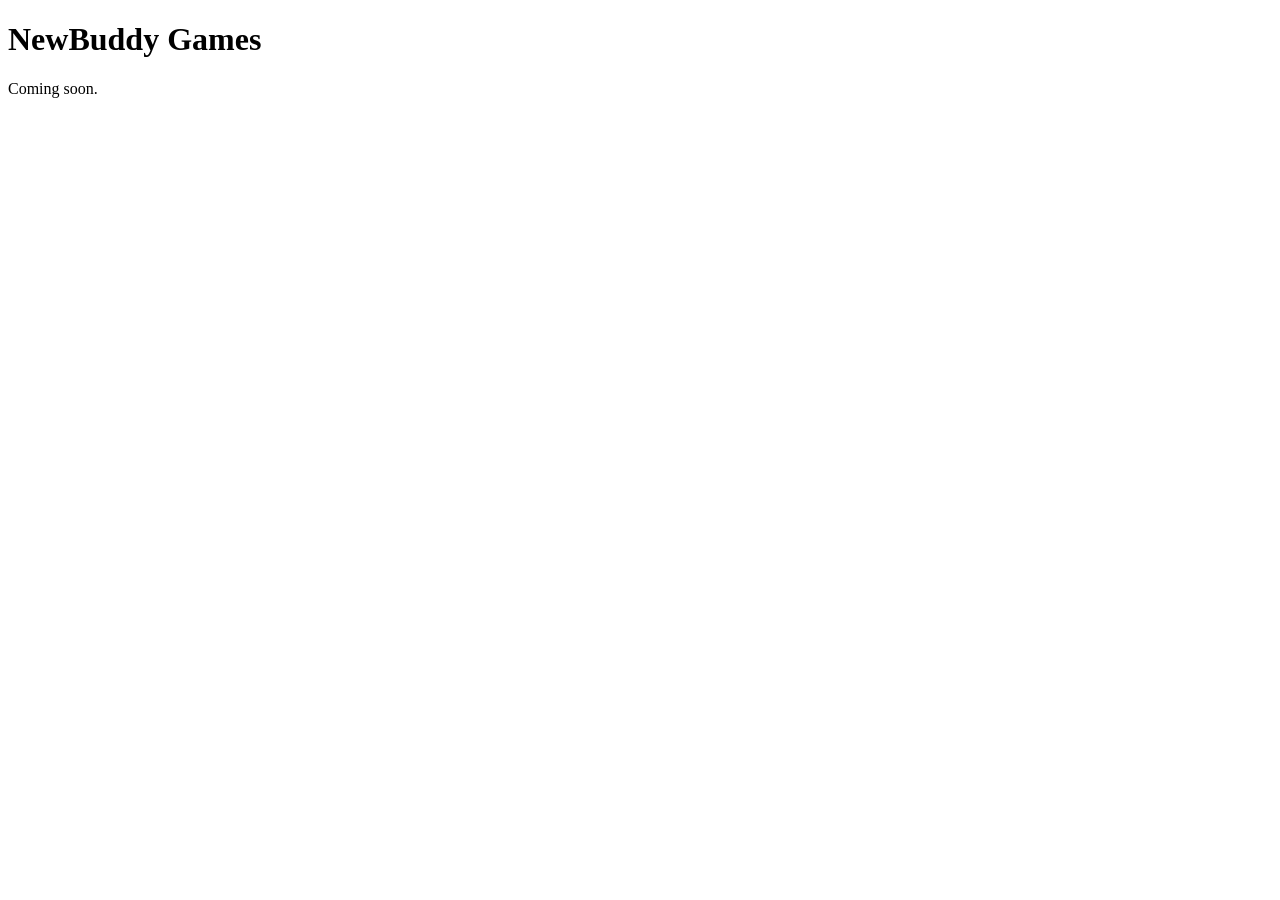
==== index.html @ 2af82c87 "Start newbuddygames.com" ====
<!doctype html>
<html lang="en">
<head>
<meta charset="utf-8">
<meta name="viewport" content="width=device-width, initial-scale=1">
<title>NewBuddy Games</title>
</head>
<body>
  <h1>NewBuddy Games</h1>
  <p>Coming soon.</p>
</body>
</html>
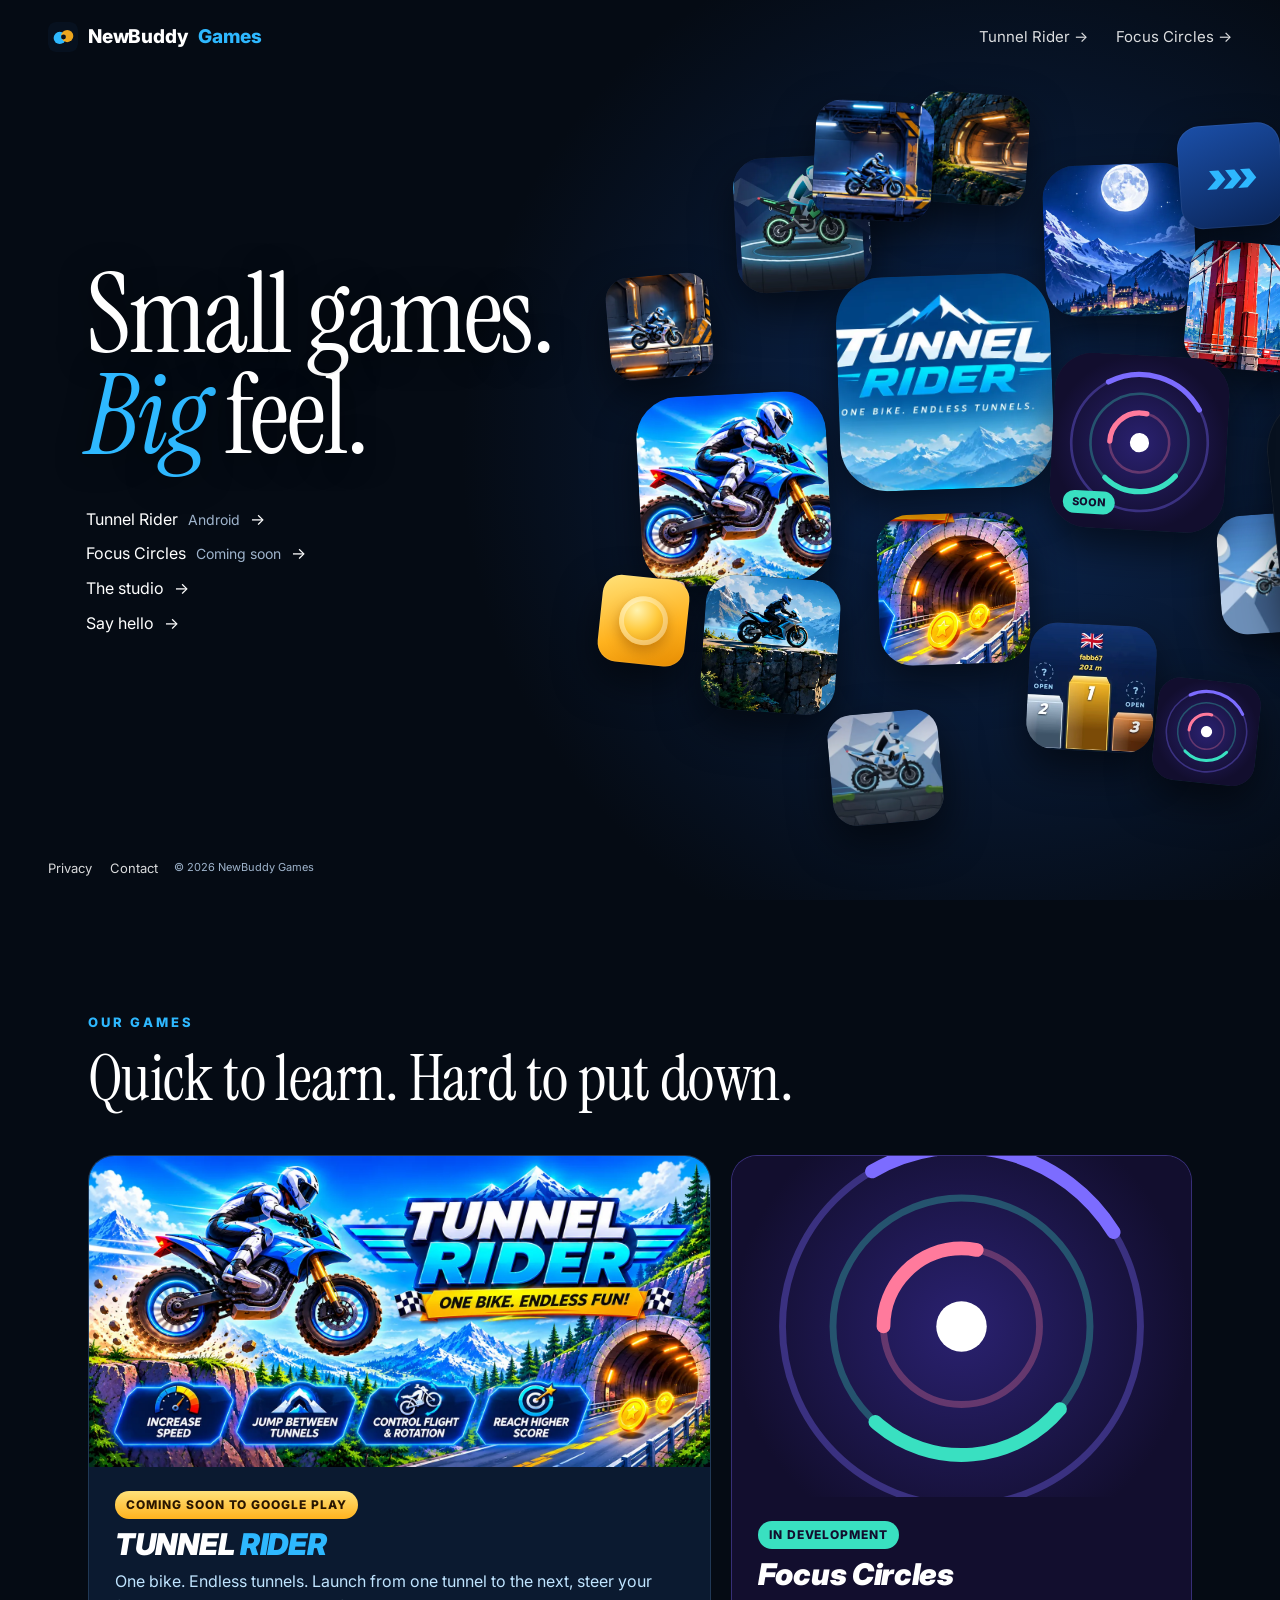
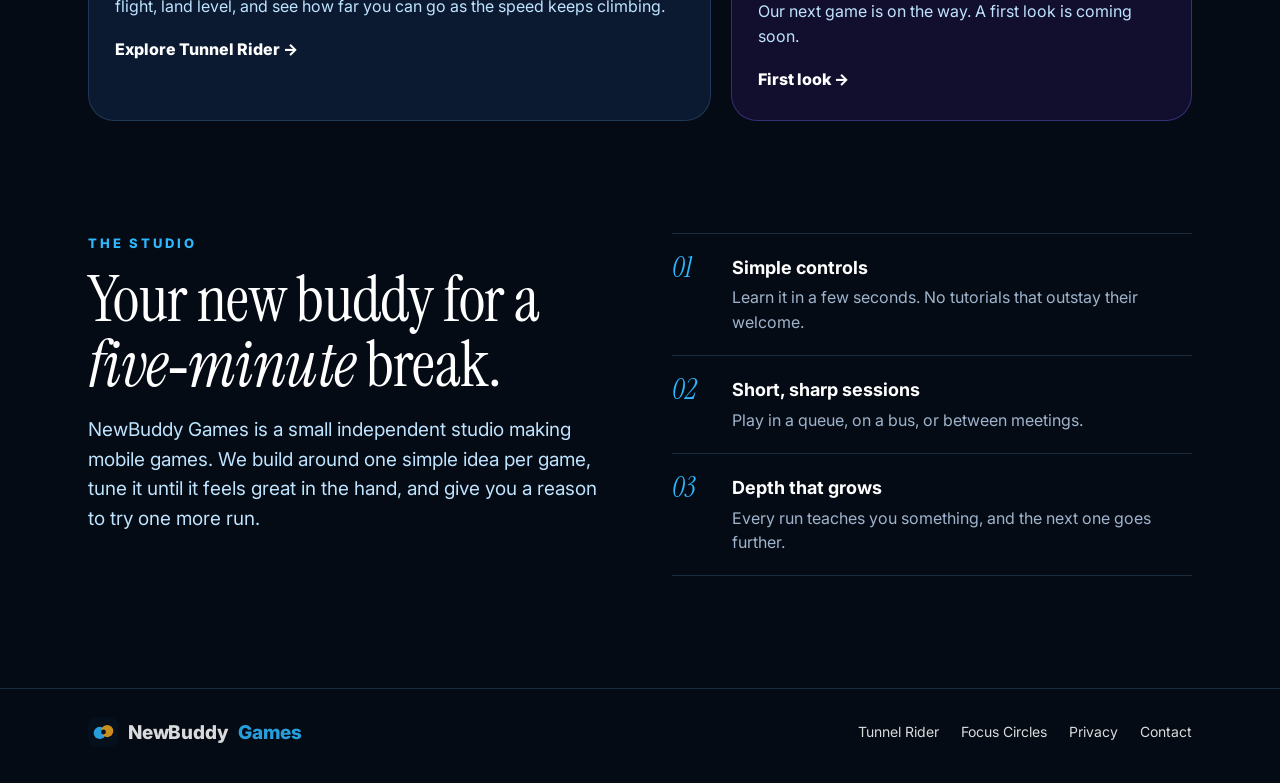
==== commit 1f336121: "Build NewBuddy Games studio site Studio home page with game art collage, a Tunnel Rider page and a F" ====
--- a/index.html
+++ b/index.html
@@ -1,12 +1,206 @@
 <!doctype html>
-<html lang="en">
+<html lang="en" class="no-js">
 <head>
 <meta charset="utf-8">
 <meta name="viewport" content="width=device-width, initial-scale=1">
-<title>NewBuddy Games</title>
+<title>NewBuddy Games: small games, big feel</title>
+<meta name="description" content="NewBuddy Games is an independent studio making mobile games. Home of Tunnel Rider, with Focus Circles coming soon.">
+<meta name="theme-color" content="#050B14">
+<link rel="canonical" href="https://newbuddygames.com/">
+<link rel="icon" href="/assets/mark.svg" type="image/svg+xml">
+<meta property="og:type" content="website">
+<meta property="og:site_name" content="NewBuddy Games">
+<meta property="og:title" content="NewBuddy Games">
+<meta property="og:description" content="Small games. Big feel. Home of Tunnel Rider.">
+<meta property="og:url" content="https://newbuddygames.com/">
+<meta property="og:image" content="https://newbuddygames.com/assets/tr/og.jpg">
+<meta name="twitter:card" content="summary_large_image">
+<link rel="preconnect" href="https://fonts.googleapis.com">
+<link rel="preconnect" href="https://fonts.gstatic.com" crossorigin>
+<link rel="stylesheet" href="https://fonts.googleapis.com/css2?family=Instrument+Serif:ital@0;1&family=Inter:ital,wght@0,400;0,600;0,800;1,800;1,900&display=swap">
+<link rel="stylesheet" href="/assets/site.css">
+<style>
+  /* ---------- hero ---------- */
+  .hero { position: relative; min-height: max(100vh, 680px); display: flex; align-items: center; overflow: hidden;
+          background: radial-gradient(60vw 60vw at 78% 50%, rgba(18, 62, 134, 0.55), transparent 70%), var(--bg); }
+  .hero-copy { position: relative; z-index: 5; padding: 120px var(--gutter) 120px calc(var(--gutter) + 3vw); max-width: 720px; }
+  .hero h1 { font-family: var(--serif); font-weight: 400; font-size: clamp(60px, 8.6vw, 132px); line-height: 0.92; letter-spacing: -0.02em; margin: 0 0 40px;
+             text-shadow: 0 4px 30px rgba(0, 0, 0, 0.6); }
+  .hero h1 em { color: var(--blue); }
+  .hero-foot { position: absolute; z-index: 6; left: var(--gutter); bottom: 22px; display: flex; flex-direction: row-reverse; align-items: center; gap: 16px; font-size: 13px; }
+  .hero-foot nav { display: flex; gap: 18px; }
+  .hero-foot a { text-decoration: none; opacity: 0.85; }
+  .hero-foot small { color: var(--muted); font-size: 11px; }
+
+  /* ---------- collage ---------- */
+  .collage { position: absolute; z-index: 1; top: 50%; right: -7vw; width: min(62vw, 100vh, 1040px); aspect-ratio: 1; transform: translateY(-50%); }
+  .collage .drift { position: absolute; inset: 0; animation: drift 14s ease-in-out infinite alternate; }
+  @keyframes drift { from { transform: translate(0, 0) rotate(0); } to { transform: translate(-1.2%, 1%) rotate(-1deg); } }
+  .tile { position: absolute; left: calc(var(--x) * 1%); top: calc(var(--y) * 1%); width: calc(var(--s) * 1%); aspect-ratio: 1;
+          border-radius: 22%; overflow: hidden; display: block; background: var(--panel);
+          box-shadow: 0 18px 40px rgba(0, 0, 0, 0.55), 0 0 0 1px rgba(255, 255, 255, 0.06) inset;
+          transform: rotate(calc(var(--r, 0) * 1deg)); transition: transform 0.35s cubic-bezier(.2,.8,.2,1.2), box-shadow 0.35s;
+          animation: pop 0.8s cubic-bezier(.2,.8,.2,1.15) backwards; animation-delay: calc(var(--d, 0) * 60ms + 150ms); }
+  .tile img { width: 100%; height: 100%; object-fit: cover; }
+  .tile:hover, .tile:focus-visible { transform: rotate(0) scale(1.08); z-index: 10; box-shadow: 0 24px 60px rgba(0, 0, 0, 0.7), 0 0 0 2px var(--blue); }
+  @keyframes pop { from { opacity: 0; transform: translateY(30px) scale(0.7) rotate(calc(var(--r, 0) * 1deg)); } to { opacity: 1; } }
+  .tile.coin { background: linear-gradient(160deg, #FFE27A, #FFB21E 60%, #E58A00); display: grid; place-items: center; }
+  .tile.coin::before { content: ""; width: 56%; aspect-ratio: 1; border-radius: 50%; background: radial-gradient(circle at 35% 30%, #FFF3B0, #FFC93C 45%, #D98200); box-shadow: 0 0 0 5px rgba(255,255,255,.35) inset, 0 6px 14px rgba(120,60,0,.4); }
+  .tile.chev { background: linear-gradient(160deg, #1B4FA8, #0A2456); display: grid; place-items: center; color: var(--blue); font: italic 900 clamp(20px, 3.4vw, 54px)/1 var(--sans); letter-spacing: -0.08em; }
+  .tile.mark { background: var(--navy); padding: 16%; }
+  .tile .tag { position: absolute; left: 8%; bottom: 8%; padding: 3px 9px; border-radius: 999px; font-size: clamp(9px, 0.85vw, 12px); font-weight: 800; letter-spacing: .08em; text-transform: uppercase;
+               color: #120E2E; background: #39E0C1; }
+
+  @media (max-width: 900px) {
+    .hero { flex-direction: column; align-items: stretch; min-height: 0; padding-bottom: 70px; }
+    .hero-copy { padding: 104px var(--gutter) 8px; }
+    .collage { position: relative; top: auto; right: auto; transform: none; width: 132vw; margin: 8px 0 0 -10vw; }
+    .hero { padding-bottom: 28px !important; }
+    .hero-foot { position: relative; left: auto; bottom: auto; justify-content: flex-end; padding: 16px var(--gutter) 0; }
+  }
+
+  /* ---------- games ---------- */
+  .games-grid { display: grid; grid-template-columns: 1.35fr 1fr; gap: 20px; margin-top: 44px; }
+  @media (max-width: 860px) { .games-grid { grid-template-columns: 1fr; } }
+  .game-card { position: relative; display: flex; flex-direction: column; border-radius: 26px; overflow: hidden; text-decoration: none; background: var(--panel);
+               border: 1px solid var(--line); transition: transform 0.3s, border-color 0.3s; }
+  .game-card:hover { transform: translateY(-4px); border-color: rgba(46, 184, 255, 0.6); }
+  .game-card .art { aspect-ratio: 2 / 1; overflow: hidden; }
+  .game-card .art img { width: 100%; height: 100%; object-fit: cover; transition: transform 0.6s; }
+  .game-card:hover .art img { transform: scale(1.04); }
+  .game-card .body { padding: 24px 26px 28px; display: grid; gap: 10px; flex: 1; align-content: start; }
+  .game-card h3 { margin: 0; font-size: 30px; line-height: 1; font-weight: 900; font-style: italic; letter-spacing: -0.01em; }
+  .game-card p { margin: 0; color: var(--blue-soft); }
+  .game-card .go { margin-top: 8px; font-weight: 800; }
+  .badge { justify-self: start; padding: 5px 11px; border-radius: 999px; font-size: 12px; font-weight: 800; letter-spacing: .08em; text-transform: uppercase; }
+  .badge.gold { color: #2A1600; background: linear-gradient(180deg, var(--gold-hi), var(--gold)); }
+  .badge.mint { color: #120E2E; background: #39E0C1; }
+  .tr-title span { color: var(--blue); }
+  .fc-card { background: #120E2E; border-color: rgba(124, 108, 255, 0.35); }
+  .fc-card:hover { border-color: #7C6CFF; }
+  .fc-card .art { aspect-ratio: auto; height: 100%; min-height: 220px; max-height: 330px; }
+  @media (min-width: 861px) { .fc-card .art { aspect-ratio: 1.35 / 1; max-height: none; height: auto; } }
+
+  /* ---------- studio ---------- */
+  .studio { display: grid; grid-template-columns: 1fr 1fr; gap: 40px 64px; align-items: start; }
+  @media (max-width: 860px) { .studio { grid-template-columns: 1fr; } }
+  .principles { list-style: none; margin: 0; padding: 0; display: grid; gap: 0; }
+  .principles li { padding: 20px 0; border-top: 1px solid var(--line); display: grid; grid-template-columns: 48px 1fr; gap: 4px 12px; }
+  .principles li:last-child { border-bottom: 1px solid var(--line); }
+  .principles b { font-size: 18px; }
+  .principles span { grid-column: 2; color: var(--muted); }
+  .principles i { font-family: var(--serif); font-size: 28px; color: var(--blue); font-style: italic; line-height: 1; grid-row: span 2; }
+</style>
 </head>
 <body>
-  <h1>NewBuddy Games</h1>
-  <p>Coming soon.</p>
+
+<header class="site-header">
+  <a class="brand" href="/"><img src="/assets/mark.svg" alt="" width="30" height="30">NewBuddy<b>Games</b></a>
+  <nav class="nav" aria-label="Main">
+    <a href="/tunnel-rider/">Tunnel Rider</a>
+    <a class="hide-sm" href="/focus-circles/">Focus Circles</a>
+  </nav>
+</header>
+
+<main>
+  <section class="hero" style="padding:0">
+    <div class="hero-copy">
+      <h1>Small games.<br><em>Big</em> feel.</h1>
+      <ul class="arrow-list">
+        <li><a href="/tunnel-rider/">Tunnel Rider <span>Android</span></a></li>
+        <li><a href="/focus-circles/">Focus Circles <span>Coming soon</span></a></li>
+        <li><a href="#studio">The studio</a></li>
+        <li><a href="mailto:faisalabb67@gmail.com">Say hello</a></li>
+      </ul>
+    </div>
+
+    <div class="collage" aria-label="Game art">
+      <div class="drift">
+        <a class="tile" tabindex="-1" aria-hidden="true" href="/tunnel-rider/" style="--x:43;--y:5;--s:14;--r:4;--d:15"><img src="/assets/tiles/gate.webp" alt="" width="480" height="480"></a>
+        <a class="tile" tabindex="-1" aria-hidden="true" href="/tunnel-rider/" style="--x:4;--y:28;--s:13;--r:-5;--d:12"><img src="/assets/tiles/city-rider.webp" alt="" width="480" height="480"></a>
+        <a class="tile" tabindex="-1" aria-hidden="true" href="/tunnel-rider/" style="--x:20;--y:13;--s:17;--r:-3;--d:6"><img src="/assets/tiles/garage.webp" alt="" width="480" height="480"></a>
+        <a class="tile" tabindex="-1" aria-hidden="true" href="/tunnel-rider/" style="--x:30;--y:6;--s:15;--r:3;--d:9"><img src="/assets/tiles/night-rider.webp" alt="" width="480" height="480"></a>
+        <a class="tile" tabindex="-1" aria-hidden="true" href="/tunnel-rider/" style="--x:59;--y:14;--s:19;--r:-2;--d:4"><img src="/assets/tiles/moon.webp" alt="" width="480" height="480"></a>
+        <a class="tile" tabindex="-1" aria-hidden="true" href="/tunnel-rider/" style="--x:77;--y:24;--s:16;--r:5;--d:8"><img src="/assets/tiles/bridge.webp" alt="" width="480" height="480"></a>
+        <span class="tile chev" aria-hidden="true" style="--x:76;--y:9;--s:13;--r:-4;--d:13">&rsaquo;&rsaquo;&rsaquo;</span>
+        <a class="tile" tabindex="-1" aria-hidden="true" href="/tunnel-rider/" style="--x:8;--y:43;--s:24;--r:-3;--d:2"><img src="/assets/tiles/rider.webp" alt="" width="480" height="480"></a>
+        <a class="tile" tabindex="-1" aria-hidden="true" href="/tunnel-rider/" style="--x:16;--y:66;--s:17;--r:4;--d:10"><img src="/assets/tiles/cliff.webp" alt="" width="480" height="480"></a>
+        <a class="tile" tabindex="-1" aria-hidden="true" href="/tunnel-rider/" style="--x:38;--y:58;--s:19;--r:-2;--d:5"><img src="/assets/tiles/tunnel.webp" alt="" width="480" height="480"></a>
+        <span class="tile coin" aria-hidden="true" style="--x:3;--y:66;--s:11;--r:6;--d:16"></span>
+        <a class="tile" tabindex="-1" aria-hidden="true" href="/tunnel-rider/" style="--x:57;--y:72;--s:16;--r:3;--d:11"><img src="/assets/tiles/podium.webp" alt="" width="480" height="480"></a>
+        <a class="tile" tabindex="-1" aria-hidden="true" href="/tunnel-rider/" style="--x:81;--y:58;--s:15;--r:-4;--d:7"><img src="/assets/tiles/jump.webp" alt="" width="480" height="480"></a>
+        <a class="tile" tabindex="-1" aria-hidden="true" href="/tunnel-rider/" style="--x:32;--y:83;--s:14;--r:-5;--d:14"><img src="/assets/tiles/menu-rider.webp" alt="" width="480" height="480"></a>
+        <a class="tile" tabindex="-1" aria-hidden="true" href="/focus-circles/" style="--x:73;--y:79;--s:13;--r:6;--d:17"><img src="/assets/focus-rings.svg" alt="" width="200" height="200"></a>
+        <span class="tile mark" aria-hidden="true" style="--x:88;--y:42;--s:12;--r:-6;--d:18"><img src="/assets/mark.svg" alt="" width="64" height="64"></span>
+        <a class="tile" href="/tunnel-rider/" aria-label="Tunnel Rider" style="--x:33;--y:28;--s:27;--r:-2;--d:0"><img src="/assets/tiles/logo.webp" alt="" width="480" height="480"></a>
+        <a class="tile" href="/focus-circles/" aria-label="Focus Circles, coming soon" style="--x:60;--y:38;--s:22;--r:3;--d:3"><img src="/assets/focus-rings.svg" alt="" width="200" height="200"><span class="tag">Soon</span></a>
+      </div>
+    </div>
+
+    <div class="hero-foot">
+      <small>&copy; <span id="year">2026</span> NewBuddy Games</small>
+      <nav aria-label="Legal">
+        <a href="https://newbuddy.github.io/privacy/">Privacy</a>
+        <a href="mailto:faisalabb67@gmail.com">Contact</a>
+      </nav>
+    </div>
+  </section>
+
+  <section id="games">
+    <div class="wrap">
+      <p class="eyebrow reveal">Our games</p>
+      <h2 class="serif reveal">Quick to learn. Hard to put down.</h2>
+      <div class="games-grid">
+        <a class="game-card reveal" href="/tunnel-rider/">
+          <div class="art"><img src="/assets/tr/key-art.webp" alt="Tunnel Rider key art: a rider on a blue dirt bike jumping off a cliff toward a mountain tunnel" width="1600" height="800" loading="lazy"></div>
+          <div class="body">
+            <span class="badge gold">Coming soon to Google Play</span>
+            <h3 class="tr-title">TUNNEL <span>RIDER</span></h3>
+            <p>One bike. Endless tunnels. Launch from one tunnel to the next, steer your flight, land level, and see how far you can go as the speed keeps climbing.</p>
+            <span class="go">Explore Tunnel Rider &rarr;</span>
+          </div>
+        </a>
+        <a class="game-card fc-card reveal" href="/focus-circles/">
+          <div class="art"><img src="/assets/focus-rings.svg" alt="Focus Circles teaser art: three glowing concentric rings" width="200" height="200" loading="lazy"></div>
+          <div class="body">
+            <span class="badge mint">In development</span>
+            <h3>Focus Circles</h3>
+            <p>Our next game is on the way. A first look is coming soon.</p>
+            <span class="go">First look &rarr;</span>
+          </div>
+        </a>
+      </div>
+    </div>
+  </section>
+
+  <section id="studio" style="padding-top:0">
+    <div class="wrap studio">
+      <div class="reveal">
+        <p class="eyebrow">The studio</p>
+        <h2 class="serif">Your new buddy for a <em>five‑minute</em> break.</h2>
+        <p class="lede">NewBuddy Games is a small independent studio making mobile games. We build around one simple idea per game, tune it until it feels great in the hand, and give you a reason to try one more run.</p>
+      </div>
+      <ul class="principles reveal">
+        <li><i>01</i><b>Simple controls</b><span>Learn it in a few seconds. No tutorials that outstay their welcome.</span></li>
+        <li><i>02</i><b>Short, sharp sessions</b><span>Play in a queue, on a bus, or between meetings.</span></li>
+        <li><i>03</i><b>Depth that grows</b><span>Every run teaches you something, and the next one goes further.</span></li>
+      </ul>
+    </div>
+  </section>
+</main>
+
+<footer class="site-footer">
+  <div class="wrap">
+    <a class="brand" href="/"><img src="/assets/mark.svg" alt="" width="30" height="30">NewBuddy<b>Games</b></a>
+    <nav aria-label="Footer">
+      <a href="/tunnel-rider/">Tunnel Rider</a>
+      <a href="/focus-circles/">Focus Circles</a>
+      <a href="https://newbuddy.github.io/privacy/">Privacy</a>
+      <a href="mailto:faisalabb67@gmail.com">Contact</a>
+    </nav>
+  </div>
+</footer>
+
+<script src="/assets/site.js"></script>
 </body>
 </html>
--- a/assets/site.css
+++ b/assets/site.css
@@ -0,0 +1,92 @@
+/* NewBuddy Games — shared styles */
+:root {
+  --bg: #050B14;
+  --navy: #07111F;
+  --panel: #0B1A30;
+  --deep: #123E86;
+  --blue: #2EB8FF;
+  --blue-soft: #BFE4FF;
+  --gold: #FFB21E;
+  --gold-hi: #FFE27A;
+  --ink: #FFFFFF;
+  --muted: #9FB4CC;
+  --line: rgba(127, 196, 255, 0.18);
+  --serif: "Instrument Serif", Georgia, "Times New Roman", serif;
+  --sans: "Inter", system-ui, -apple-system, "Segoe UI", Roboto, sans-serif;
+  --gutter: clamp(16px, 4vw, 48px);
+  color-scheme: dark;
+}
+* { box-sizing: border-box; }
+html { -webkit-text-size-adjust: 100%; }
+body {
+  margin: 0; background: var(--bg); color: var(--ink);
+  font-family: var(--sans); font-size: 16px; line-height: 1.55;
+  -webkit-font-smoothing: antialiased; overflow-x: hidden;
+}
+img { display: block; max-width: 100%; height: auto; }
+a { color: inherit; }
+:focus-visible { outline: 2px solid var(--blue); outline-offset: 3px; border-radius: 6px; }
+
+/* ---------- header ---------- */
+.site-header {
+  position: absolute; inset: 0 0 auto 0; z-index: 20;
+  display: flex; align-items: center; justify-content: space-between; gap: 16px;
+  padding: 22px var(--gutter);
+}
+.site-header.solid { position: sticky; top: 0; background: rgba(5, 11, 20, 0.82); backdrop-filter: blur(12px); -webkit-backdrop-filter: blur(12px); border-bottom: 1px solid var(--line); padding-block: 14px; }
+.brand { display: inline-flex; align-items: center; gap: 10px; font-weight: 800; font-size: 19px; letter-spacing: -0.01em; text-decoration: none; white-space: nowrap; }
+.brand img { width: 30px; height: 30px; border-radius: 8px; }
+.brand b { color: var(--blue); font-weight: 800; }
+.nav { display: flex; gap: clamp(14px, 2.5vw, 28px); font-size: 15px; }
+.nav a { text-decoration: none; opacity: 0.86; white-space: nowrap; }
+.nav a:hover { opacity: 1; }
+.nav a::after { content: " →"; }
+@media (max-width: 560px) { .nav .hide-sm { display: none; } }
+
+/* ---------- arrow link list (Frosty-style) ---------- */
+.arrow-list { list-style: none; margin: 0; padding: 0; display: grid; gap: 10px; font-size: 16px; }
+.arrow-list a { text-decoration: none; display: inline-flex; gap: 10px; align-items: baseline; }
+.arrow-list a span { color: var(--muted); font-size: 14px; }
+.arrow-list a::after { content: "→"; transition: transform 0.2s; }
+.arrow-list a:hover::after { transform: translateX(4px); }
+.arrow-list a:hover { color: var(--blue-soft); }
+
+/* ---------- buttons ---------- */
+.btn {
+  display: inline-flex; align-items: center; gap: 10px; padding: 14px 22px; border-radius: 14px;
+  font-weight: 900; font-style: italic; font-size: 17px; text-decoration: none; letter-spacing: 0.01em;
+  color: #2A1600; background: linear-gradient(180deg, var(--gold-hi), var(--gold));
+  box-shadow: 0 0 22px rgba(255, 178, 30, 0.45); border: 0;
+}
+.btn.ghost { color: var(--ink); background: rgba(10, 40, 96, 0.6); border: 1.5px solid rgba(92, 203, 255, 0.7); box-shadow: none; }
+.btn small { font-weight: 600; font-style: normal; font-size: 13px; opacity: 0.75; }
+
+/* ---------- sections ---------- */
+.wrap { width: 100%; max-width: 1200px; margin: 0 auto; padding: 0 var(--gutter); }
+section { padding: clamp(56px, 9vw, 112px) 0; }
+.eyebrow { font-size: 13px; font-weight: 800; letter-spacing: 0.22em; text-transform: uppercase; color: var(--blue); margin: 0 0 14px; }
+.serif { font-family: var(--serif); font-weight: 400; letter-spacing: -0.01em; }
+h2.serif { font-size: clamp(36px, 5.5vw, 64px); line-height: 1.02; margin: 0 0 18px; }
+.lede { font-size: clamp(17px, 1.6vw, 19px); color: var(--blue-soft); max-width: 60ch; margin: 0; }
+
+/* ---------- footer ---------- */
+.site-footer { border-top: 1px solid var(--line); padding: 28px 0 36px; font-size: 14px; color: var(--muted); }
+.site-footer .wrap { display: flex; flex-wrap: wrap; justify-content: space-between; gap: 16px 32px; align-items: center; }
+.site-footer nav { display: flex; flex-wrap: wrap; gap: 8px 22px; }
+.site-footer a { text-decoration: none; color: var(--ink); opacity: 0.85; }
+.site-footer a:hover { opacity: 1; }
+.site-footer small { font-size: 12px; }
+
+/* ---------- reveal on scroll ---------- */
+.reveal { opacity: 0; transform: translateY(18px); transition: opacity 0.7s ease, transform 0.7s ease; }
+.reveal.in { opacity: 1; transform: none; }
+.no-js .reveal { opacity: 1; transform: none; }
+@media (prefers-reduced-motion: reduce) {
+  *, *::before, *::after { animation: none !important; transition: none !important; }
+  .reveal { opacity: 1; transform: none; }
+}
+@media (max-width: 420px) {
+  .brand { font-size: 16px; gap: 8px; }
+  .brand img { width: 26px; height: 26px; }
+  .nav { font-size: 14px; }
+}
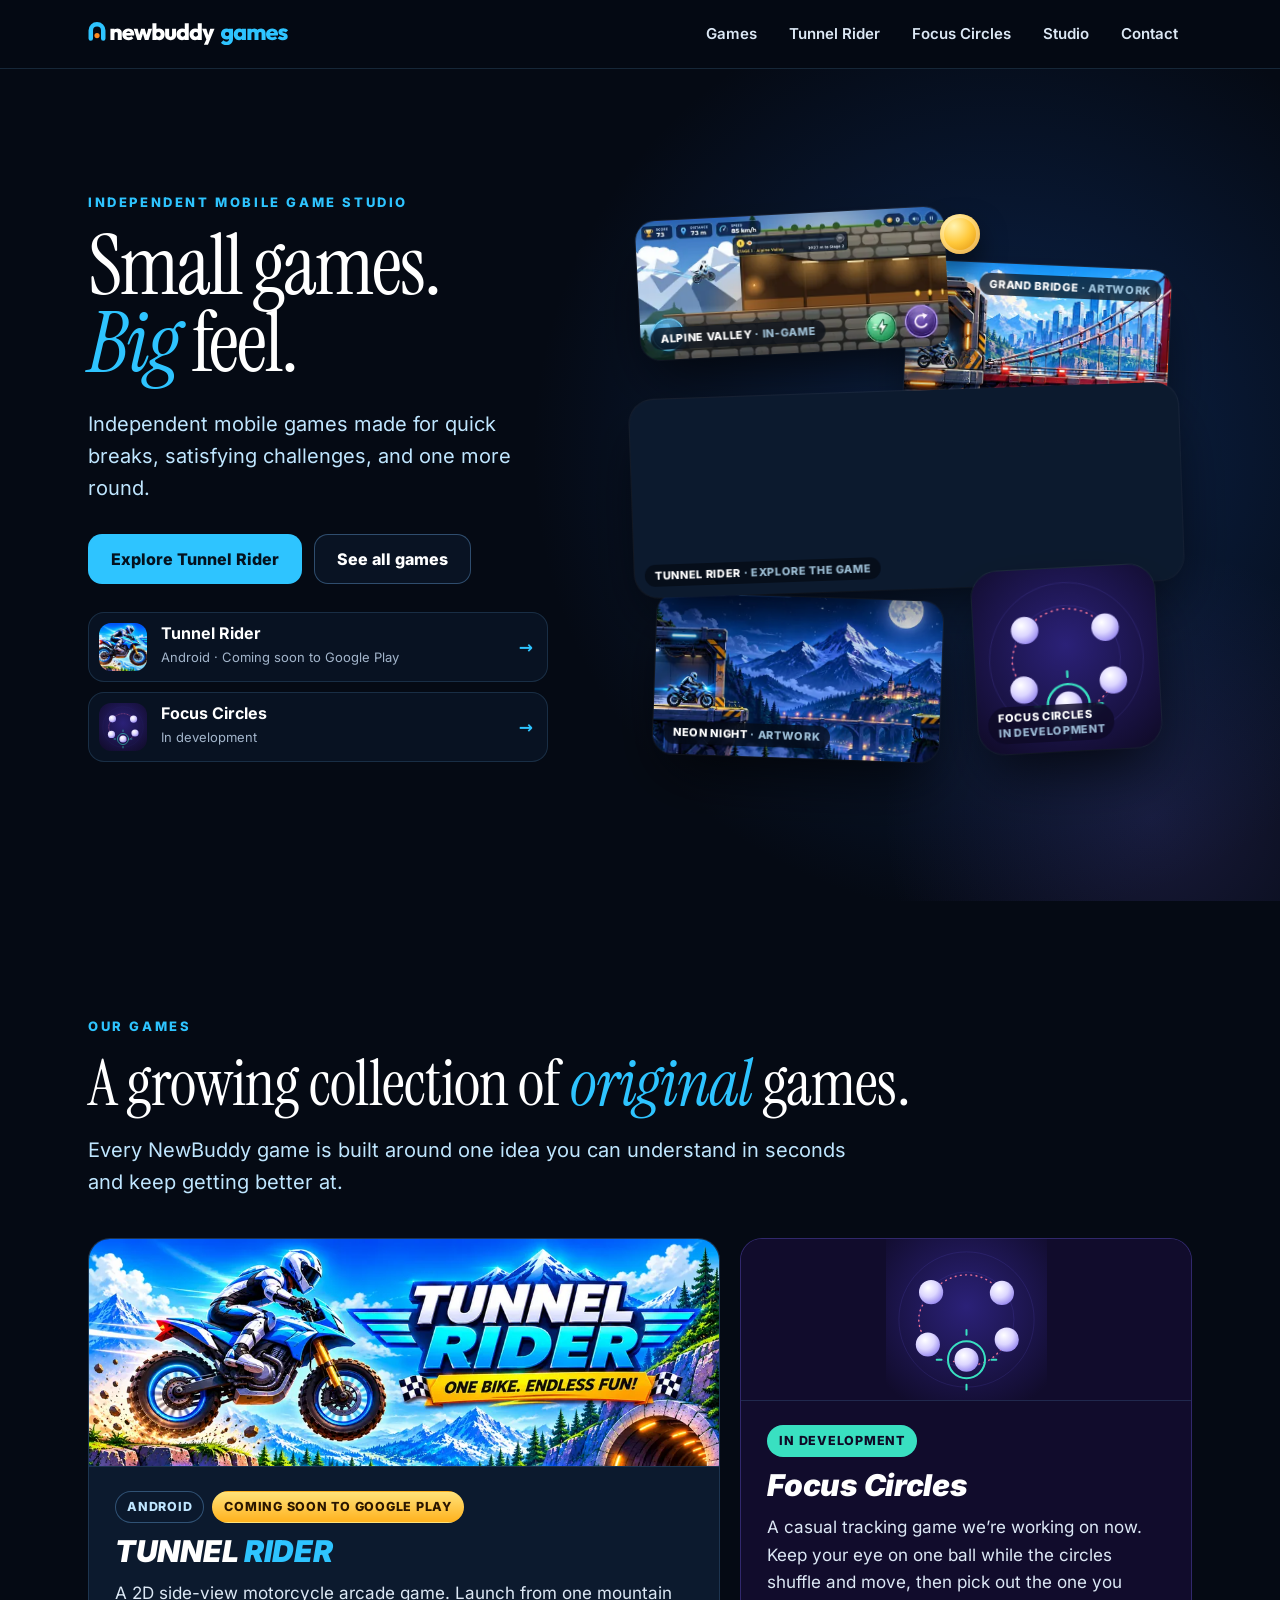
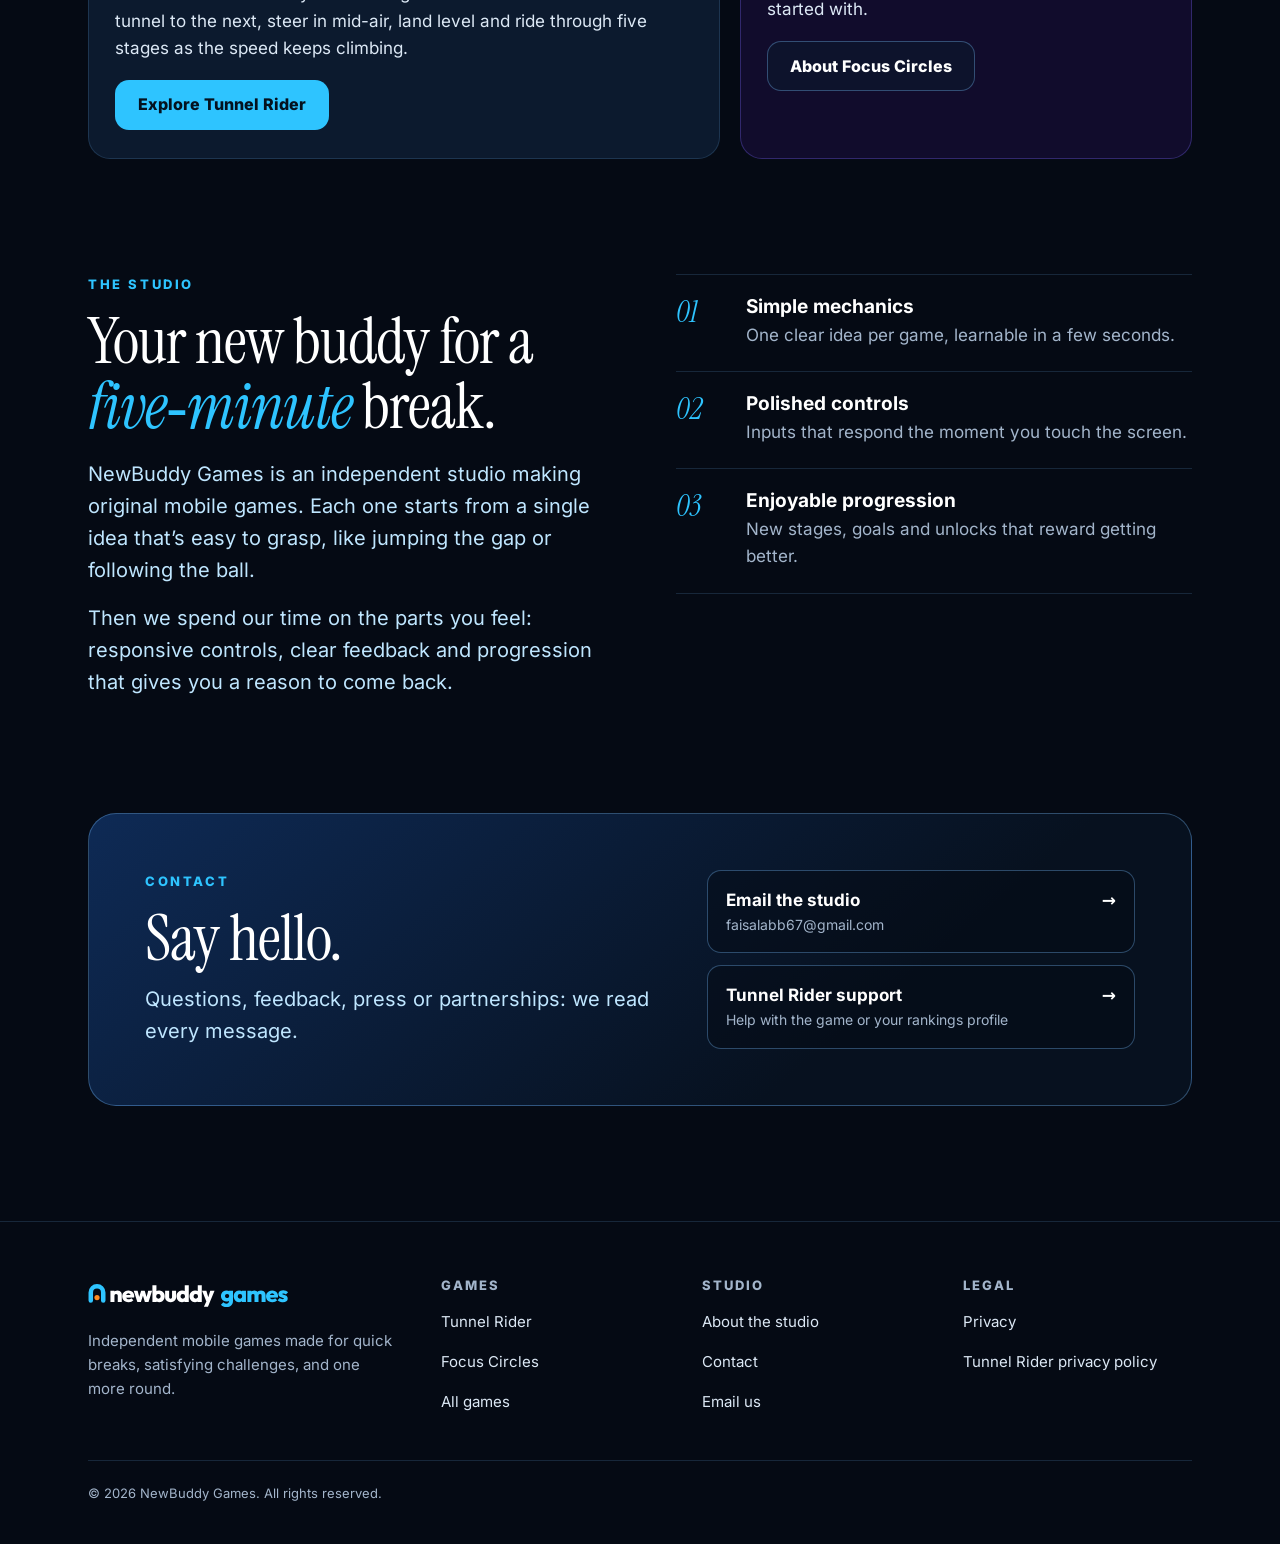
==== commit d8dd6e41: "Redesign brand, hero and game pages; add technical SEO - New arch-and-ball logo, vector wordmark, fa" ====
--- a/index.html
+++ b/index.html
@@ -1,206 +1,310 @@
 <!doctype html>
-<html lang="en" class="no-js">
+<html lang="en">
 <head>
 <meta charset="utf-8">
 <meta name="viewport" content="width=device-width, initial-scale=1">
-<title>NewBuddy Games: small games, big feel</title>
-<meta name="description" content="NewBuddy Games is an independent studio making mobile games. Home of Tunnel Rider, with Focus Circles coming soon.">
-<meta name="theme-color" content="#050B14">
+<title>NewBuddy Games | Independent Mobile Game Studio</title>
+<meta name="description" content="Discover NewBuddy Games, an independent mobile game studio creating polished Android and mobile arcade experiences. Explore Tunnel Rider and upcoming games.">
 <link rel="canonical" href="https://newbuddygames.com/">
-<link rel="icon" href="/assets/mark.svg" type="image/svg+xml">
+<meta name="theme-color" content="#050A14">
+<link rel="icon" href="/favicon.ico" sizes="32x32">
+<link rel="icon" href="/assets/brand/favicon.svg" type="image/svg+xml">
+<link rel="apple-touch-icon" href="/apple-touch-icon.png">
+<link rel="manifest" href="/site.webmanifest">
+<link rel="preload" href="/assets/fonts/inter.woff2" as="font" type="font/woff2" crossorigin>
+<link rel="preload" href="/assets/fonts/instrument-serif.woff2" as="font" type="font/woff2" crossorigin>
+<link rel="stylesheet" href="/assets/css/site.css">
 <meta property="og:type" content="website">
 <meta property="og:site_name" content="NewBuddy Games">
-<meta property="og:title" content="NewBuddy Games">
-<meta property="og:description" content="Small games. Big feel. Home of Tunnel Rider.">
+<meta property="og:locale" content="en_US">
+<meta property="og:title" content="NewBuddy Games | Independent Mobile Game Studio">
+<meta property="og:description" content="Discover NewBuddy Games, an independent mobile game studio creating polished Android and mobile arcade experiences. Explore Tunnel Rider and upcoming games.">
 <meta property="og:url" content="https://newbuddygames.com/">
-<meta property="og:image" content="https://newbuddygames.com/assets/tr/og.jpg">
+<meta property="og:image" content="https://newbuddygames.com/assets/img/og/newbuddy-games-og.jpg">
+<meta property="og:image:width" content="1200">
+<meta property="og:image:height" content="630">
+<meta property="og:image:alt" content="NewBuddy Games: Small games. Big feel. Featuring Tunnel Rider and Focus Circles.">
 <meta name="twitter:card" content="summary_large_image">
-<link rel="preconnect" href="https://fonts.googleapis.com">
-<link rel="preconnect" href="https://fonts.gstatic.com" crossorigin>
-<link rel="stylesheet" href="https://fonts.googleapis.com/css2?family=Instrument+Serif:ital@0;1&family=Inter:ital,wght@0,400;0,600;0,800;1,800;1,900&display=swap">
-<link rel="stylesheet" href="/assets/site.css">
+<meta name="twitter:title" content="NewBuddy Games | Independent Mobile Game Studio">
+<meta name="twitter:description" content="Discover NewBuddy Games, an independent mobile game studio creating polished Android and mobile arcade experiences. Explore Tunnel Rider and upcoming games.">
+<meta name="twitter:image" content="https://newbuddygames.com/assets/img/og/newbuddy-games-og.jpg">
+<meta name="twitter:image:alt" content="NewBuddy Games: Small games. Big feel. Featuring Tunnel Rider and Focus Circles.">
+<script>document.documentElement.classList.add("js")</script>
+<script type="application/ld+json">
+{
+  "@context": "https://schema.org",
+  "@graph": [
+    {
+      "@type": "Organization",
+      "@id": "https://newbuddygames.com/#organization",
+      "name": "NewBuddy Games",
+      "url": "https://newbuddygames.com/",
+      "logo": {
+        "@type": "ImageObject",
+        "url": "https://newbuddygames.com/assets/brand/newbuddy-games-icon-512.png",
+        "width": 512,
+        "height": 512
+      },
+      "email": "faisalabb67@gmail.com",
+      "description": "NewBuddy Games is an independent studio making original mobile games."
+    },
+    {
+      "@type": "WebSite",
+      "@id": "https://newbuddygames.com/#website",
+      "name": "NewBuddy Games",
+      "url": "https://newbuddygames.com/",
+      "inLanguage": "en",
+      "publisher": {
+        "@id": "https://newbuddygames.com/#organization"
+      }
+    }
+  ]
+}
+</script>
 <style>
-  /* ---------- hero ---------- */
-  .hero { position: relative; min-height: max(100vh, 680px); display: flex; align-items: center; overflow: hidden;
-          background: radial-gradient(60vw 60vw at 78% 50%, rgba(18, 62, 134, 0.55), transparent 70%), var(--bg); }
-  .hero-copy { position: relative; z-index: 5; padding: 120px var(--gutter) 120px calc(var(--gutter) + 3vw); max-width: 720px; }
-  .hero h1 { font-family: var(--serif); font-weight: 400; font-size: clamp(60px, 8.6vw, 132px); line-height: 0.92; letter-spacing: -0.02em; margin: 0 0 40px;
-             text-shadow: 0 4px 30px rgba(0, 0, 0, 0.6); }
-  .hero h1 em { color: var(--blue); }
-  .hero-foot { position: absolute; z-index: 6; left: var(--gutter); bottom: 22px; display: flex; flex-direction: row-reverse; align-items: center; gap: 16px; font-size: 13px; }
-  .hero-foot nav { display: flex; gap: 18px; }
-  .hero-foot a { text-decoration: none; opacity: 0.85; }
-  .hero-foot small { color: var(--muted); font-size: 11px; }
-
-  /* ---------- collage ---------- */
-  .collage { position: absolute; z-index: 1; top: 50%; right: -7vw; width: min(62vw, 100vh, 1040px); aspect-ratio: 1; transform: translateY(-50%); }
-  .collage .drift { position: absolute; inset: 0; animation: drift 14s ease-in-out infinite alternate; }
-  @keyframes drift { from { transform: translate(0, 0) rotate(0); } to { transform: translate(-1.2%, 1%) rotate(-1deg); } }
-  .tile { position: absolute; left: calc(var(--x) * 1%); top: calc(var(--y) * 1%); width: calc(var(--s) * 1%); aspect-ratio: 1;
-          border-radius: 22%; overflow: hidden; display: block; background: var(--panel);
-          box-shadow: 0 18px 40px rgba(0, 0, 0, 0.55), 0 0 0 1px rgba(255, 255, 255, 0.06) inset;
-          transform: rotate(calc(var(--r, 0) * 1deg)); transition: transform 0.35s cubic-bezier(.2,.8,.2,1.2), box-shadow 0.35s;
-          animation: pop 0.8s cubic-bezier(.2,.8,.2,1.15) backwards; animation-delay: calc(var(--d, 0) * 60ms + 150ms); }
-  .tile img { width: 100%; height: 100%; object-fit: cover; }
-  .tile:hover, .tile:focus-visible { transform: rotate(0) scale(1.08); z-index: 10; box-shadow: 0 24px 60px rgba(0, 0, 0, 0.7), 0 0 0 2px var(--blue); }
-  @keyframes pop { from { opacity: 0; transform: translateY(30px) scale(0.7) rotate(calc(var(--r, 0) * 1deg)); } to { opacity: 1; } }
-  .tile.coin { background: linear-gradient(160deg, #FFE27A, #FFB21E 60%, #E58A00); display: grid; place-items: center; }
-  .tile.coin::before { content: ""; width: 56%; aspect-ratio: 1; border-radius: 50%; background: radial-gradient(circle at 35% 30%, #FFF3B0, #FFC93C 45%, #D98200); box-shadow: 0 0 0 5px rgba(255,255,255,.35) inset, 0 6px 14px rgba(120,60,0,.4); }
-  .tile.chev { background: linear-gradient(160deg, #1B4FA8, #0A2456); display: grid; place-items: center; color: var(--blue); font: italic 900 clamp(20px, 3.4vw, 54px)/1 var(--sans); letter-spacing: -0.08em; }
-  .tile.mark { background: var(--navy); padding: 16%; }
-  .tile .tag { position: absolute; left: 8%; bottom: 8%; padding: 3px 9px; border-radius: 999px; font-size: clamp(9px, 0.85vw, 12px); font-weight: 800; letter-spacing: .08em; text-transform: uppercase;
-               color: #120E2E; background: #39E0C1; }
-
-  @media (max-width: 900px) {
-    .hero { flex-direction: column; align-items: stretch; min-height: 0; padding-bottom: 70px; }
-    .hero-copy { padding: 104px var(--gutter) 8px; }
-    .collage { position: relative; top: auto; right: auto; transform: none; width: 132vw; margin: 8px 0 0 -10vw; }
-    .hero { padding-bottom: 28px !important; }
-    .hero-foot { position: relative; left: auto; bottom: auto; justify-content: flex-end; padding: 16px var(--gutter) 0; }
+  .hero { position: relative; overflow: hidden; background:
+      radial-gradient(52vw 52vw at 78% 46%, rgba(18, 62, 134, 0.5), transparent 70%),
+      radial-gradient(30vw 30vw at 90% 90%, rgba(124, 108, 255, 0.16), transparent 70%), var(--bg); }
+  .hero .wrap { display: grid; grid-template-columns: minmax(0, 5fr) minmax(0, 6fr); gap: 32px 56px; align-items: center;
+                min-height: min(calc(100svh - var(--header-h)), 860px); padding-top: 40px; padding-bottom: 56px; }
+  .hero h1 { font-family: var(--serif); font-weight: 400; font-size: clamp(56px, 6.6vw, 104px); line-height: 0.92; letter-spacing: -0.025em; margin: 0 0 26px; }
+  .hero h1 em { color: var(--cyan); }
+  .hero .lede { margin-bottom: 30px; max-width: 34ch; }
+  .featured { list-style: none; margin: 28px 0 0; padding: 0; display: grid; gap: 10px; max-width: 460px; }
+  .featured a { display: grid; grid-template-columns: 48px 1fr auto; gap: 14px; align-items: center; padding: 10px 14px 10px 10px; border-radius: 16px;
+                border: 1px solid var(--line); background: rgba(12, 26, 46, 0.55); text-decoration: none; color: var(--text); transition: border-color .2s, background .2s; }
+  .featured a:hover { border-color: var(--line-strong); background: rgba(16, 35, 61, 0.8); color: var(--text); }
+  .featured img { width: 48px; height: 48px; border-radius: 12px; object-fit: cover; object-position: 16% 50%; }
+  .featured b { display: block; color: var(--ink); font-size: 16px; line-height: 1.2; }
+  .featured small { font-size: 13px; color: var(--muted); }
+  .featured .arrow { color: var(--cyan); font-weight: 800; }
+
+  /* collage: art-directed, every card has a fixed slot */
+  .collage { position: relative; aspect-ratio: 1; width: 100%; max-width: 680px; justify-self: end; }
+  .c { position: absolute; left: calc(var(--x) * 1%); top: calc(var(--y) * 1%); width: calc(var(--w) * 1%); margin: 0; rotate: var(--r, 0deg); display: block; color: inherit; text-decoration: none; }
+  .c .frame { display: block; position: relative; border-radius: 20px; overflow: hidden; background: var(--panel);
+              box-shadow: 0 28px 60px -12px rgba(0, 0, 0, 0.75), 0 0 0 1px rgba(255, 255, 255, 0.07); transition: box-shadow .3s, scale .3s; }
+  .c img { width: 100%; height: auto; }
+  .c .cap { position: absolute; left: 10px; bottom: 10px; padding: 4px 10px; border-radius: 999px; font-size: 11px; font-weight: 800; letter-spacing: .06em; text-transform: uppercase;
+            color: #fff; background: rgba(5, 10, 20, 0.72); -webkit-backdrop-filter: blur(6px); backdrop-filter: blur(6px); max-width: calc(100% - 20px); line-height: 1.3; }
+  .c .cap.top { bottom: auto; top: 10px; left: auto; right: 10px; }
+  .c .cap i { font-style: normal; color: var(--cyan-soft); opacity: .8; }
+  a.c:hover .frame, a.c:focus-visible .frame { scale: 1.025; box-shadow: 0 34px 70px -12px rgba(0, 0, 0, 0.8), 0 0 0 2px var(--cyan); }
+  a.c:focus-visible { outline: none; }
+  .c-main .frame { border-radius: 24px; }
+  .c-fc .frame { border-radius: 26px; }
+  .c-fc .cap { background: rgba(14, 10, 38, 0.8); }
+  .coin { position: absolute; left: calc(var(--x) * 1%); top: calc(var(--y) * 1%); width: calc(var(--w) * 1%); aspect-ratio: 1; border-radius: 50%;
+          background: radial-gradient(circle at 35% 30%, #FFF3B0, #FFC93C 45%, #D98200); box-shadow: 0 0 0 4px rgba(255,255,255,.28) inset, 0 12px 26px rgba(0,0,0,.5); }
+  @media (prefers-reduced-motion: no-preference) {
+    .js .c, .js .coin { animation: rise .9s cubic-bezier(.2,.8,.2,1) both; animation-delay: calc(var(--d, 0) * 90ms + 100ms); }
+    .c .frame { animation: float var(--t, 7s) ease-in-out infinite alternate; }
+    @keyframes rise { from { opacity: 0; translate: 0 26px; } }
+    @keyframes float { to { translate: 0 -7px; } }
   }
 
-  /* ---------- games ---------- */
-  .games-grid { display: grid; grid-template-columns: 1.35fr 1fr; gap: 20px; margin-top: 44px; }
-  @media (max-width: 860px) { .games-grid { grid-template-columns: 1fr; } }
-  .game-card { position: relative; display: flex; flex-direction: column; border-radius: 26px; overflow: hidden; text-decoration: none; background: var(--panel);
-               border: 1px solid var(--line); transition: transform 0.3s, border-color 0.3s; }
-  .game-card:hover { transform: translateY(-4px); border-color: rgba(46, 184, 255, 0.6); }
-  .game-card .art { aspect-ratio: 2 / 1; overflow: hidden; }
-  .game-card .art img { width: 100%; height: 100%; object-fit: cover; transition: transform 0.6s; }
-  .game-card:hover .art img { transform: scale(1.04); }
-  .game-card .body { padding: 24px 26px 28px; display: grid; gap: 10px; flex: 1; align-content: start; }
-  .game-card h3 { margin: 0; font-size: 30px; line-height: 1; font-weight: 900; font-style: italic; letter-spacing: -0.01em; }
-  .game-card p { margin: 0; color: var(--blue-soft); }
-  .game-card .go { margin-top: 8px; font-weight: 800; }
-  .badge { justify-self: start; padding: 5px 11px; border-radius: 999px; font-size: 12px; font-weight: 800; letter-spacing: .08em; text-transform: uppercase; }
-  .badge.gold { color: #2A1600; background: linear-gradient(180deg, var(--gold-hi), var(--gold)); }
-  .badge.mint { color: #120E2E; background: #39E0C1; }
-  .tr-title span { color: var(--blue); }
-  .fc-card { background: #120E2E; border-color: rgba(124, 108, 255, 0.35); }
-  .fc-card:hover { border-color: #7C6CFF; }
-  .fc-card .art { aspect-ratio: auto; height: 100%; min-height: 220px; max-height: 330px; }
-  @media (min-width: 861px) { .fc-card .art { aspect-ratio: 1.35 / 1; max-height: none; height: auto; } }
-
-  /* ---------- studio ---------- */
-  .studio { display: grid; grid-template-columns: 1fr 1fr; gap: 40px 64px; align-items: start; }
+  @media (max-width: 860px) {
+    .hero .wrap { grid-template-columns: 1fr; min-height: 0; padding-top: 36px; padding-bottom: 48px; }
+    .hero h1 { font-size: clamp(56px, 16vw, 88px); }
+    .collage { justify-self: center; max-width: 520px; }
+    .c { rotate: calc(var(--r, 0deg) * .6); }
+    .c .cap { font-size: 10px; left: 7px; bottom: 7px; padding: 3px 8px; }
+    .c .frame { animation: none; }
+  }
+  @media (max-width: 560px) {
+    figure.c .cap { display: none; }
+    .c-fc .cap .nm { display: none; }
+  }
+
+  /* games */
+  .games { display: grid; grid-template-columns: minmax(0, 7fr) minmax(0, 5fr); gap: 20px; margin-top: 40px; }
+  @media (max-width: 860px) { .games { grid-template-columns: 1fr; } }
+  .game { display: flex; flex-direction: column; }
+  .game .art { display: block; overflow: hidden; border-bottom: 1px solid var(--line); }
+  .game .art img { width: 100%; transition: scale .6s; }
+  .game:hover .art img { scale: 1.03; }
+  .game .body { padding: 24px 26px 28px; display: grid; gap: 12px; flex: 1; align-content: start; }
+  .game h3 { font-size: 30px; font-weight: 900; font-style: italic; letter-spacing: -0.01em; }
+  .game p { color: var(--text); }
+  .game .btn-row { margin-top: 6px; }
+  .fc { background: #110C2C; border-color: rgba(124, 108, 255, 0.3); }
+  .fc .art { position: relative; background: #110C2C; aspect-ratio: 1600 / 577; }
+  .fc .art img { position: absolute; inset: 0; margin: auto; height: 100%; width: auto; aspect-ratio: 1; }
+  .game:hover.fc .art img { scale: 1; }
+  .tr-name span { color: var(--cyan); }
+
+  /* studio */
+  .studio { display: grid; grid-template-columns: 1fr 1fr; gap: 40px 72px; align-items: start; }
   @media (max-width: 860px) { .studio { grid-template-columns: 1fr; } }
-  .principles { list-style: none; margin: 0; padding: 0; display: grid; gap: 0; }
-  .principles li { padding: 20px 0; border-top: 1px solid var(--line); display: grid; grid-template-columns: 48px 1fr; gap: 4px 12px; }
-  .principles li:last-child { border-bottom: 1px solid var(--line); }
-  .principles b { font-size: 18px; }
-  .principles span { grid-column: 2; color: var(--muted); }
-  .principles i { font-family: var(--serif); font-size: 28px; color: var(--blue); font-style: italic; line-height: 1; grid-row: span 2; }
+  .studio .lede + .lede { margin-top: 16px; }
+  .pillars { list-style: none; margin: 0; padding: 0; }
+  .pillars li { padding: 22px 0; border-top: 1px solid var(--line); display: grid; grid-template-columns: 56px 1fr; gap: 4px 14px; }
+  .pillars li:last-child { border-bottom: 1px solid var(--line); }
+  .pillars .n { font-family: var(--serif); font-style: italic; font-size: 30px; color: var(--cyan); line-height: 1; grid-row: span 2; }
+  .pillars h3 { font-size: 19px; }
+  .pillars p { grid-column: 2; color: var(--muted); }
+
+  /* contact */
+  .contact { display: grid; grid-template-columns: 1.2fr 1fr; gap: 24px 48px; align-items: center; padding: clamp(28px, 5vw, 56px);
+             border-radius: 28px; border: 1px solid var(--line-strong); background: linear-gradient(140deg, #0E2A55, #07111F 70%); }
+  @media (max-width: 860px) { .contact { grid-template-columns: 1fr; } }
+  .contact .h2 { margin-bottom: 12px; }
+  .contact ul { list-style: none; margin: 0; padding: 0; display: grid; gap: 12px; }
+  .contact li a { display: flex; justify-content: space-between; gap: 12px; padding: 16px 18px; border-radius: 14px; border: 1px solid var(--line-strong);
+                  background: rgba(5, 10, 20, 0.5); text-decoration: none; color: var(--ink); font-weight: 700; }
+  .contact li a:hover { border-color: var(--cyan); }
+  .contact li small { display: block; font-weight: 400; color: var(--muted); font-size: 14px; }
 </style>
 </head>
 <body>
-
+<a class="skip-link" href="#main">Skip to content</a>
 <header class="site-header">
-  <a class="brand" href="/"><img src="/assets/mark.svg" alt="" width="30" height="30">NewBuddy<b>Games</b></a>
-  <nav class="nav" aria-label="Main">
-    <a href="/tunnel-rider/">Tunnel Rider</a>
-    <a class="hide-sm" href="/focus-circles/">Focus Circles</a>
-  </nav>
+  <div class="wrap bar">
+    <a class="logo" href="/" aria-label="NewBuddy Games home"><img src="/assets/brand/newbuddy-games-logo.svg" alt="NewBuddy Games" width="201" height="24"></a>
+    <button class="menu-btn" type="button" aria-expanded="false" aria-controls="site-nav"><span class="bars" aria-hidden="true"></span>Menu</button>
+    <nav class="site-nav" id="site-nav" aria-label="Main">
+      <ul>
+        <li><a href="/games/">Games</a></li>
+        <li><a href="/games/tunnel-rider/">Tunnel Rider</a></li>
+        <li><a href="/games/focus-circles/">Focus Circles</a></li>
+        <li><a href="/#studio">Studio</a></li>
+        <li><a href="/#contact">Contact</a></li>
+      </ul>
+    </nav>
+  </div>
 </header>
-
-<main>
-  <section class="hero" style="padding:0">
-    <div class="hero-copy">
-      <h1>Small games.<br><em>Big</em> feel.</h1>
-      <ul class="arrow-list">
-        <li><a href="/tunnel-rider/">Tunnel Rider <span>Android</span></a></li>
-        <li><a href="/focus-circles/">Focus Circles <span>Coming soon</span></a></li>
-        <li><a href="#studio">The studio</a></li>
-        <li><a href="mailto:faisalabb67@gmail.com">Say hello</a></li>
+<main id="main">
+<section class="hero" aria-labelledby="hero-title">
+  <div class="wrap">
+    <div>
+      <span class="eyebrow">Independent mobile game studio</span>
+      <h1 id="hero-title">Small games.<br><em>Big</em> feel.</h1>
+      <p class="lede">Independent mobile games made for quick breaks, satisfying challenges, and one more round.</p>
+      <div class="btn-row">
+        <a class="btn btn-primary" href="/games/tunnel-rider/">Explore Tunnel Rider</a>
+        <a class="btn btn-ghost" href="/games/">See all games</a>
+      </div>
+      <ul class="featured" aria-label="Our games">
+        <li><a href="/games/tunnel-rider/"><img src="/assets/img/tunnel-rider/tunnel-rider-key-art-640.webp" srcset="/assets/img/tunnel-rider/tunnel-rider-key-art-640.webp 640w" sizes="48px" width="640" height="231" alt="" loading="eager" decoding="async"><span><b>Tunnel Rider</b><small>Android &middot; Coming soon to Google Play</small></span><span class="arrow" aria-hidden="true">&rarr;</span></a></li>
+        <li><a href="/games/focus-circles/"><img src="/assets/img/focus-circles/focus-circles-tracking-artwork.svg" alt="" width="48" height="48"><span><b>Focus Circles</b><small>In development</small></span><span class="arrow" aria-hidden="true">&rarr;</span></a></li>
       </ul>
     </div>
 
-    <div class="collage" aria-label="Game art">
-      <div class="drift">
-        <a class="tile" tabindex="-1" aria-hidden="true" href="/tunnel-rider/" style="--x:43;--y:5;--s:14;--r:4;--d:15"><img src="/assets/tiles/gate.webp" alt="" width="480" height="480"></a>
-        <a class="tile" tabindex="-1" aria-hidden="true" href="/tunnel-rider/" style="--x:4;--y:28;--s:13;--r:-5;--d:12"><img src="/assets/tiles/city-rider.webp" alt="" width="480" height="480"></a>
-        <a class="tile" tabindex="-1" aria-hidden="true" href="/tunnel-rider/" style="--x:20;--y:13;--s:17;--r:-3;--d:6"><img src="/assets/tiles/garage.webp" alt="" width="480" height="480"></a>
-        <a class="tile" tabindex="-1" aria-hidden="true" href="/tunnel-rider/" style="--x:30;--y:6;--s:15;--r:3;--d:9"><img src="/assets/tiles/night-rider.webp" alt="" width="480" height="480"></a>
-        <a class="tile" tabindex="-1" aria-hidden="true" href="/tunnel-rider/" style="--x:59;--y:14;--s:19;--r:-2;--d:4"><img src="/assets/tiles/moon.webp" alt="" width="480" height="480"></a>
-        <a class="tile" tabindex="-1" aria-hidden="true" href="/tunnel-rider/" style="--x:77;--y:24;--s:16;--r:5;--d:8"><img src="/assets/tiles/bridge.webp" alt="" width="480" height="480"></a>
-        <span class="tile chev" aria-hidden="true" style="--x:76;--y:9;--s:13;--r:-4;--d:13">&rsaquo;&rsaquo;&rsaquo;</span>
-        <a class="tile" tabindex="-1" aria-hidden="true" href="/tunnel-rider/" style="--x:8;--y:43;--s:24;--r:-3;--d:2"><img src="/assets/tiles/rider.webp" alt="" width="480" height="480"></a>
-        <a class="tile" tabindex="-1" aria-hidden="true" href="/tunnel-rider/" style="--x:16;--y:66;--s:17;--r:4;--d:10"><img src="/assets/tiles/cliff.webp" alt="" width="480" height="480"></a>
-        <a class="tile" tabindex="-1" aria-hidden="true" href="/tunnel-rider/" style="--x:38;--y:58;--s:19;--r:-2;--d:5"><img src="/assets/tiles/tunnel.webp" alt="" width="480" height="480"></a>
-        <span class="tile coin" aria-hidden="true" style="--x:3;--y:66;--s:11;--r:6;--d:16"></span>
-        <a class="tile" tabindex="-1" aria-hidden="true" href="/tunnel-rider/" style="--x:57;--y:72;--s:16;--r:3;--d:11"><img src="/assets/tiles/podium.webp" alt="" width="480" height="480"></a>
-        <a class="tile" tabindex="-1" aria-hidden="true" href="/tunnel-rider/" style="--x:81;--y:58;--s:15;--r:-4;--d:7"><img src="/assets/tiles/jump.webp" alt="" width="480" height="480"></a>
-        <a class="tile" tabindex="-1" aria-hidden="true" href="/tunnel-rider/" style="--x:32;--y:83;--s:14;--r:-5;--d:14"><img src="/assets/tiles/menu-rider.webp" alt="" width="480" height="480"></a>
-        <a class="tile" tabindex="-1" aria-hidden="true" href="/focus-circles/" style="--x:73;--y:79;--s:13;--r:6;--d:17"><img src="/assets/focus-rings.svg" alt="" width="200" height="200"></a>
-        <span class="tile mark" aria-hidden="true" style="--x:88;--y:42;--s:12;--r:-6;--d:18"><img src="/assets/mark.svg" alt="" width="64" height="64"></span>
-        <a class="tile" href="/tunnel-rider/" aria-label="Tunnel Rider" style="--x:33;--y:28;--s:27;--r:-2;--d:0"><img src="/assets/tiles/logo.webp" alt="" width="480" height="480"></a>
-        <a class="tile" href="/focus-circles/" aria-label="Focus Circles, coming soon" style="--x:60;--y:38;--s:22;--r:3;--d:3"><img src="/assets/focus-rings.svg" alt="" width="200" height="200"><span class="tag">Soon</span></a>
+    <div class="collage" role="group" aria-label="Artwork and screenshots from our games">
+      <figure class="c" style="--x:50;--y:13;--w:46;--r:2.5deg;--d:2;--t:8s">
+        <span class="frame"><img src="/assets/img/tunnel-rider/tunnel-rider-grand-bridge-artwork-800.webp" srcset="/assets/img/tunnel-rider/tunnel-rider-grand-bridge-artwork-480.webp 480w, /assets/img/tunnel-rider/tunnel-rider-grand-bridge-artwork-800.webp 800w" sizes="(max-width: 860px) 44vw, 320px" width="800" height="450" alt="Tunnel Rider artwork of the Grand Bridge stage: a rider leaves a steel tunnel onto a red suspension bridge" loading="eager" decoding="async"><figcaption class="cap top">Grand Bridge <i>&middot; Artwork</i></figcaption></span>
+      </figure>
+      <figure class="c" style="--x:3;--y:4;--w:54;--r:-3deg;--d:1;--t:7s">
+        <span class="frame"><img src="/assets/img/tunnel-rider/tunnel-rider-alpine-valley-gameplay-800.webp" srcset="/assets/img/tunnel-rider/tunnel-rider-alpine-valley-gameplay-480.webp 480w, /assets/img/tunnel-rider/tunnel-rider-alpine-valley-gameplay-800.webp 800w" sizes="(max-width: 860px) 50vw, 370px" width="800" height="360" alt="Tunnel Rider in-game screenshot: the rider jumps from a mountain ledge toward a lit tunnel in Alpine Valley" loading="eager" decoding="async"><figcaption class="cap">Alpine Valley <i>&middot; In-game</i></figcaption></span>
+      </figure>
+      <figure class="c" style="--x:6;--y:71;--w:50;--r:2deg;--d:3;--t:9s">
+        <span class="frame"><img src="/assets/img/tunnel-rider/tunnel-rider-neon-night-artwork-800.webp" srcset="/assets/img/tunnel-rider/tunnel-rider-neon-night-artwork-480.webp 480w, /assets/img/tunnel-rider/tunnel-rider-neon-night-artwork-800.webp 800w" sizes="(max-width: 860px) 46vw, 340px" width="800" height="450" alt="Tunnel Rider artwork of the Neon Night stage: a rider on a neon-lit tunnel platform under a full moon" loading="eager" decoding="async"><figcaption class="cap">Neon Night <i>&middot; Artwork</i></figcaption></span>
+      </figure>
+      <a class="c c-main" href="/games/tunnel-rider/" style="--x:2;--y:35;--w:96;--r:-2deg;--d:0;--t:10s">
+        <span class="frame"><img src="/assets/img/tunnel-rider/tunnel-rider-key-art-960.webp" srcset="/assets/img/tunnel-rider/tunnel-rider-key-art-640.webp 640w, /assets/img/tunnel-rider/tunnel-rider-key-art-960.webp 960w, /assets/img/tunnel-rider/tunnel-rider-key-art-1280.webp 1280w" sizes="(max-width: 860px) 92vw, 640px" width="1280" height="462" alt="Tunnel Rider key art: a rider on a blue dirt bike leaps off a cliff beside the Tunnel Rider logo" loading="eager" decoding="async" fetchpriority="high"><span class="cap">Tunnel Rider <i>&middot; Explore the game</i></span></span>
+      </a>
+      <a class="c c-fc" href="/games/focus-circles/" style="--x:62;--y:66;--w:32;--r:-3deg;--d:4;--t:8.5s">
+        <span class="frame"><img src="/assets/img/focus-circles/focus-circles-tracking-artwork.svg" alt="Focus Circles artwork: identical balls shuffle while one target ball is marked with a focus ring" width="400" height="400"><span class="cap"><span class="nm">Focus Circles<br></span><i>In development</i></span></span>
+      </a>
+      <span class="coin" aria-hidden="true" style="--x:56;--y:4;--w:7;--d:5"></span>
+    </div>
+  </div>
+</section>
+
+<section class="section" id="games" aria-labelledby="games-title">
+  <div class="wrap">
+    <span class="eyebrow reveal">Our games</span>
+    <h2 class="h2 reveal" id="games-title">A growing collection of <em>original</em> games.</h2>
+    <p class="lede reveal">Every NewBuddy game is built around one idea you can understand in seconds and keep getting better at.</p>
+    <div class="games">
+      <article class="card game reveal" aria-labelledby="g-tr">
+        <a class="art" href="/games/tunnel-rider/" tabindex="-1" aria-hidden="true"><img src="/assets/img/tunnel-rider/tunnel-rider-key-art-960.webp" srcset="/assets/img/tunnel-rider/tunnel-rider-key-art-640.webp 640w, /assets/img/tunnel-rider/tunnel-rider-key-art-960.webp 960w, /assets/img/tunnel-rider/tunnel-rider-key-art-1280.webp 1280w" sizes="(max-width: 860px) 92vw, 680px" width="1280" height="462" alt="" loading="lazy" decoding="async"></a>
+        <div class="body">
+          <ul class="chips" aria-label="Status"><li class="chip">Android</li><li class="chip gold">Coming soon to Google Play</li></ul>
+          <h3 id="g-tr" class="tr-name">TUNNEL <span>RIDER</span></h3>
+          <p>A 2D side-view motorcycle arcade game. Launch from one mountain tunnel to the next, steer in mid-air, land level and ride through five stages as the speed keeps climbing.</p>
+          <div class="btn-row"><a class="btn btn-primary" href="/games/tunnel-rider/">Explore Tunnel Rider</a></div>
+        </div>
+      </article>
+      <article class="card game fc reveal" aria-labelledby="g-fc">
+        <a class="art" href="/games/focus-circles/" tabindex="-1" aria-hidden="true"><img src="/assets/img/focus-circles/focus-circles-tracking-artwork.svg" alt="" width="400" height="400" loading="lazy"></a>
+        <div class="body">
+          <ul class="chips" aria-label="Status"><li class="chip mint">In development</li></ul>
+          <h3 id="g-fc">Focus Circles</h3>
+          <p>A casual tracking game we&rsquo;re working on now. Keep your eye on one ball while the circles shuffle and move, then pick out the one you started with.</p>
+          <div class="btn-row"><a class="btn btn-ghost" href="/games/focus-circles/">About Focus Circles</a></div>
+        </div>
+      </article>
+    </div>
+  </div>
+</section>
+
+<section class="section" id="studio" aria-labelledby="studio-title">
+  <div class="wrap studio">
+    <div class="reveal">
+      <span class="eyebrow">The studio</span>
+      <h2 class="h2" id="studio-title">Your new buddy for a <em>five&#8209;minute</em> break.</h2>
+      <p class="lede">NewBuddy Games is an independent studio making original mobile games. Each one starts from a single idea that&rsquo;s easy to grasp, like jumping the gap or following the ball.</p>
+      <p class="lede">Then we spend our time on the parts you feel: responsive controls, clear feedback and progression that gives you a reason to come back.</p>
+    </div>
+    <ul class="pillars reveal">
+      <li><span class="n" aria-hidden="true">01</span><h3>Simple mechanics</h3><p>One clear idea per game, learnable in a few seconds.</p></li>
+      <li><span class="n" aria-hidden="true">02</span><h3>Polished controls</h3><p>Inputs that respond the moment you touch the screen.</p></li>
+      <li><span class="n" aria-hidden="true">03</span><h3>Enjoyable progression</h3><p>New stages, goals and unlocks that reward getting better.</p></li>
+    </ul>
+  </div>
+</section>
+
+<section class="section" id="contact" aria-labelledby="contact-title">
+  <div class="wrap">
+    <div class="contact reveal">
+      <div>
+        <span class="eyebrow">Contact</span>
+        <h2 class="h2" id="contact-title">Say hello.</h2>
+        <p class="lede">Questions, feedback, press or partnerships: we read every message.</p>
       </div>
-    </div>
-
-    <div class="hero-foot">
-      <small>&copy; <span id="year">2026</span> NewBuddy Games</small>
-      <nav aria-label="Legal">
-        <a href="https://newbuddy.github.io/privacy/">Privacy</a>
-        <a href="mailto:faisalabb67@gmail.com">Contact</a>
-      </nav>
-    </div>
-  </section>
-
-  <section id="games">
-    <div class="wrap">
-      <p class="eyebrow reveal">Our games</p>
-      <h2 class="serif reveal">Quick to learn. Hard to put down.</h2>
-      <div class="games-grid">
-        <a class="game-card reveal" href="/tunnel-rider/">
-          <div class="art"><img src="/assets/tr/key-art.webp" alt="Tunnel Rider key art: a rider on a blue dirt bike jumping off a cliff toward a mountain tunnel" width="1600" height="800" loading="lazy"></div>
-          <div class="body">
-            <span class="badge gold">Coming soon to Google Play</span>
-            <h3 class="tr-title">TUNNEL <span>RIDER</span></h3>
-            <p>One bike. Endless tunnels. Launch from one tunnel to the next, steer your flight, land level, and see how far you can go as the speed keeps climbing.</p>
-            <span class="go">Explore Tunnel Rider &rarr;</span>
-          </div>
-        </a>
-        <a class="game-card fc-card reveal" href="/focus-circles/">
-          <div class="art"><img src="/assets/focus-rings.svg" alt="Focus Circles teaser art: three glowing concentric rings" width="200" height="200" loading="lazy"></div>
-          <div class="body">
-            <span class="badge mint">In development</span>
-            <h3>Focus Circles</h3>
-            <p>Our next game is on the way. A first look is coming soon.</p>
-            <span class="go">First look &rarr;</span>
-          </div>
-        </a>
-      </div>
-    </div>
-  </section>
-
-  <section id="studio" style="padding-top:0">
-    <div class="wrap studio">
-      <div class="reveal">
-        <p class="eyebrow">The studio</p>
-        <h2 class="serif">Your new buddy for a <em>five‑minute</em> break.</h2>
-        <p class="lede">NewBuddy Games is a small independent studio making mobile games. We build around one simple idea per game, tune it until it feels great in the hand, and give you a reason to try one more run.</p>
-      </div>
-      <ul class="principles reveal">
-        <li><i>01</i><b>Simple controls</b><span>Learn it in a few seconds. No tutorials that outstay their welcome.</span></li>
-        <li><i>02</i><b>Short, sharp sessions</b><span>Play in a queue, on a bus, or between meetings.</span></li>
-        <li><i>03</i><b>Depth that grows</b><span>Every run teaches you something, and the next one goes further.</span></li>
+      <ul>
+        <li><a href="mailto:faisalabb67@gmail.com"><span>Email the studio<small>faisalabb67@gmail.com</small></span><span aria-hidden="true">&rarr;</span></a></li>
+        <li><a href="mailto:faisalabb67@gmail.com?subject=Tunnel%20Rider%20support"><span>Tunnel Rider support<small>Help with the game or your rankings profile</small></span><span aria-hidden="true">&rarr;</span></a></li>
       </ul>
     </div>
-  </section>
+  </div>
+</section>
 </main>
-
 <footer class="site-footer">
   <div class="wrap">
-    <a class="brand" href="/"><img src="/assets/mark.svg" alt="" width="30" height="30">NewBuddy<b>Games</b></a>
-    <nav aria-label="Footer">
-      <a href="/tunnel-rider/">Tunnel Rider</a>
-      <a href="/focus-circles/">Focus Circles</a>
-      <a href="https://newbuddy.github.io/privacy/">Privacy</a>
-      <a href="mailto:faisalabb67@gmail.com">Contact</a>
-    </nav>
+    <div class="grid">
+      <div class="about">
+        <a class="logo" href="/" aria-label="NewBuddy Games home"><img src="/assets/brand/newbuddy-games-logo.svg" alt="NewBuddy Games" width="201" height="24" loading="lazy"></a>
+        <p>Independent mobile games made for quick breaks, satisfying challenges, and one more round.</p>
+      </div>
+      <nav aria-labelledby="f-games">
+        <h2 id="f-games">Games</h2>
+        <ul>
+          <li><a href="/games/tunnel-rider/">Tunnel Rider</a></li>
+          <li><a href="/games/focus-circles/">Focus Circles</a></li>
+          <li><a href="/games/">All games</a></li>
+        </ul>
+      </nav>
+      <nav aria-labelledby="f-studio">
+        <h2 id="f-studio">Studio</h2>
+        <ul>
+          <li><a href="/#studio">About the studio</a></li>
+          <li><a href="/#contact">Contact</a></li>
+          <li><a href="mailto:faisalabb67@gmail.com">Email us</a></li>
+        </ul>
+      </nav>
+      <nav aria-labelledby="f-legal">
+        <h2 id="f-legal">Legal</h2>
+        <ul>
+          <li><a href="/privacy/">Privacy</a></li>
+          <li><a href="/games/tunnel-rider/privacy/">Tunnel Rider privacy policy</a></li>
+        </ul>
+      </nav>
+    </div>
+    <p class="legal">&copy; <span data-year>2026</span> NewBuddy Games. All rights reserved.</p>
   </div>
 </footer>
-
-<script src="/assets/site.js"></script>
+<script src="/assets/js/site.js" defer></script>
 </body>
 </html>
--- a/assets/css/site.css
+++ b/assets/css/site.css
@@ -0,0 +1,131 @@
+/* NewBuddy Games: shared styles */
+@font-face { font-family: "Inter"; font-style: normal; font-weight: 400 900; font-display: swap; src: url("/assets/fonts/inter.woff2") format("woff2"); }
+@font-face { font-family: "Inter"; font-style: italic; font-weight: 800 900; font-display: swap; src: url("/assets/fonts/inter-italic.woff2") format("woff2"); }
+@font-face { font-family: "Instrument Serif"; font-style: normal; font-weight: 400; font-display: swap; src: url("/assets/fonts/instrument-serif.woff2") format("woff2"); }
+@font-face { font-family: "Instrument Serif"; font-style: italic; font-weight: 400; font-display: swap; src: url("/assets/fonts/instrument-serif-italic.woff2") format("woff2"); }
+
+:root {
+  --bg: #050A14;
+  --navy: #07111F;
+  --panel: #0C1A2E;
+  --panel-2: #10233D;
+  --line: rgba(120, 190, 255, 0.16);
+  --line-strong: rgba(120, 190, 255, 0.34);
+  --cyan: #2EC4FF;
+  --cyan-soft: #BFE6FF;
+  --orange: #FF8A1F;
+  --gold: #FFB21E;
+  --gold-hi: #FFE27A;
+  --ink: #FFFFFF;
+  --text: #DCE8F5;
+  --muted: #A3B5CB;
+  --violet: #7C6CFF;
+  --mint: #39E0C1;
+  --coral: #FF7A9C;
+  --serif: "Instrument Serif", Georgia, "Times New Roman", serif;
+  --sans: "Inter", system-ui, -apple-system, "Segoe UI", Roboto, sans-serif;
+  --gutter: clamp(16px, 4vw, 48px);
+  --radius: 22px;
+  --header-h: 68px;
+  color-scheme: dark;
+}
+*, *::before, *::after { box-sizing: border-box; }
+html { -webkit-text-size-adjust: 100%; scroll-padding-top: calc(var(--header-h) + 12px); }
+@media (prefers-reduced-motion: no-preference) { html { scroll-behavior: smooth; } }
+body { margin: 0; background: var(--bg); color: var(--text); font-family: var(--sans); font-size: 17px; line-height: 1.6; -webkit-font-smoothing: antialiased; overflow-x: clip; }
+img, svg { display: block; max-width: 100%; height: auto; }
+a { color: var(--cyan-soft); text-underline-offset: 3px; }
+a:hover { color: var(--ink); }
+h1, h2, h3 { color: var(--ink); line-height: 1.1; margin: 0; }
+p { margin: 0; }
+:focus-visible { outline: 3px solid var(--cyan); outline-offset: 3px; border-radius: 8px; }
+.visually-hidden { position: absolute !important; width: 1px; height: 1px; overflow: hidden; clip: rect(0 0 0 0); white-space: nowrap; }
+.skip-link { position: absolute; left: 12px; top: -60px; z-index: 100; padding: 10px 16px; border-radius: 10px; background: var(--cyan); color: var(--navy); font-weight: 800; text-decoration: none; }
+.skip-link:focus { top: 12px; }
+
+/* ---------- layout ---------- */
+.wrap { width: 100%; max-width: 1200px; margin: 0 auto; padding: 0 var(--gutter); }
+.section { padding: clamp(64px, 9vw, 120px) 0; }
+.section + .section { padding-top: 0; }
+.eyebrow { display: block; font-size: 13px; font-weight: 800; letter-spacing: 0.2em; text-transform: uppercase; color: var(--cyan); margin: 0 0 14px; }
+.display { font-family: var(--serif); font-weight: 400; letter-spacing: -0.015em; }
+.h2 { font-family: var(--serif); font-weight: 400; font-size: clamp(38px, 5.4vw, 64px); line-height: 1.02; letter-spacing: -0.015em; margin-bottom: 18px; }
+.h2 em, .display em { font-style: italic; color: var(--cyan); }
+.lede { font-size: clamp(17px, 1.6vw, 20px); color: var(--cyan-soft); max-width: 60ch; }
+.muted { color: var(--muted); }
+
+/* ---------- header ---------- */
+.site-header { position: sticky; top: 0; z-index: 50; background: rgba(5, 10, 20, 0.82); -webkit-backdrop-filter: blur(14px); backdrop-filter: blur(14px); border-bottom: 1px solid var(--line); }
+.site-header .bar { display: flex; align-items: center; justify-content: space-between; gap: 16px; min-height: var(--header-h); }
+.logo { display: inline-flex; flex: none; padding: 6px 0; }
+.logo img { height: 24px; width: auto; }
+.site-nav ul { list-style: none; margin: 0; padding: 0; display: flex; gap: 4px; }
+.site-nav a { display: block; padding: 10px 14px; border-radius: 10px; color: var(--text); text-decoration: none; font-size: 15px; font-weight: 600; }
+.site-nav a:hover { color: var(--ink); background: rgba(46, 196, 255, 0.08); }
+.site-nav a[aria-current="page"] { color: var(--ink); box-shadow: inset 0 -2px 0 var(--cyan); border-radius: 10px 10px 2px 2px; }
+.menu-btn { display: none; align-items: center; gap: 10px; min-height: 44px; padding: 0 14px; border-radius: 12px; border: 1px solid var(--line-strong); background: transparent; color: var(--ink); font: 700 15px var(--sans); cursor: pointer; }
+.menu-btn .bars, .menu-btn .bars::before, .menu-btn .bars::after { display: block; width: 18px; height: 2px; border-radius: 2px; background: currentColor; transition: transform 0.2s, opacity 0.2s; }
+.menu-btn .bars { position: relative; }
+.menu-btn .bars::before, .menu-btn .bars::after { content: ""; position: absolute; left: 0; }
+.menu-btn .bars::before { top: -6px; }
+.menu-btn .bars::after { top: 6px; }
+.menu-btn[aria-expanded="true"] .bars { background: transparent; }
+.menu-btn[aria-expanded="true"] .bars::before { transform: translateY(6px) rotate(45deg); }
+.menu-btn[aria-expanded="true"] .bars::after { transform: translateY(-6px) rotate(-45deg); }
+@media (max-width: 860px) {
+  .js .menu-btn { display: inline-flex; }
+  .site-header .bar { flex-wrap: wrap; }
+  .site-nav { width: 100%; }
+  .site-nav ul { flex-wrap: wrap; padding-bottom: 10px; }
+  .js .site-nav { display: none; }
+  .js .site-header.open .site-nav { display: block; }
+  .js .site-nav ul { flex-direction: column; gap: 2px; padding: 4px 0 16px; }
+  .js .site-nav a { padding: 14px 12px; font-size: 17px; border-bottom: 1px solid var(--line); border-radius: 0; }
+  .js .site-nav a[aria-current="page"] { box-shadow: inset 3px 0 0 var(--cyan); }
+}
+
+/* ---------- buttons & chips ---------- */
+.btn { display: inline-flex; align-items: center; justify-content: center; gap: 10px; min-height: 50px; padding: 12px 22px; border-radius: 14px; font: 800 16px/1.2 var(--sans); text-decoration: none; border: 1.5px solid transparent; transition: transform 0.15s, background 0.2s, border-color 0.2s; }
+.btn:hover { transform: translateY(-1px); }
+.btn-primary { background: var(--cyan); color: #04121F; }
+.btn-primary:hover { background: #6AD6FF; color: #04121F; }
+.btn-ghost { border-color: var(--line-strong); color: var(--ink); background: rgba(12, 26, 46, 0.6); }
+.btn-ghost:hover { border-color: var(--cyan); color: var(--ink); }
+.btn-gold { background: linear-gradient(180deg, var(--gold-hi), var(--gold)); color: #2A1600; font-style: italic; font-weight: 900; box-shadow: 0 0 22px rgba(255, 178, 30, 0.4); }
+.btn-gold:hover { color: #2A1600; }
+.btn-row { display: flex; flex-wrap: wrap; gap: 12px; }
+.chips { display: flex; flex-wrap: wrap; gap: 8px; list-style: none; margin: 0; padding: 0; }
+.chip { display: inline-flex; align-items: center; gap: 7px; padding: 5px 11px; border-radius: 999px; font-size: 12.5px; font-weight: 800; letter-spacing: 0.06em; text-transform: uppercase; border: 1px solid var(--line-strong); color: var(--cyan-soft); background: rgba(12, 26, 46, 0.7); }
+.chip.gold { border-color: transparent; color: #2A1600; background: linear-gradient(180deg, var(--gold-hi), var(--gold)); }
+.chip.mint { border-color: transparent; color: #0E0A26; background: var(--mint); }
+.chip svg { width: 14px; height: 14px; }
+
+/* ---------- breadcrumb ---------- */
+.breadcrumb ol { list-style: none; display: flex; flex-wrap: wrap; gap: 6px; margin: 0; padding: 18px 0 0; font-size: 14px; color: var(--muted); }
+.breadcrumb li + li::before { content: "/"; margin-right: 6px; opacity: 0.5; }
+.breadcrumb a { color: var(--muted); }
+.breadcrumb a:hover { color: var(--ink); }
+
+/* ---------- cards ---------- */
+.card { border: 1px solid var(--line); border-radius: var(--radius); background: var(--panel); overflow: hidden; }
+.shot { border-radius: 18px; overflow: hidden; border: 1px solid var(--line-strong); background: #000; box-shadow: 0 24px 60px rgba(0, 0, 0, 0.45); }
+.shot img { width: 100%; height: auto; }
+
+/* ---------- footer ---------- */
+.site-footer { border-top: 1px solid var(--line); padding: 56px 0 40px; font-size: 15px; background: var(--bg); }
+.site-footer .grid { display: grid; grid-template-columns: 1.4fr repeat(3, 1fr); gap: 32px; }
+@media (max-width: 760px) { .site-footer .grid { grid-template-columns: 1fr 1fr; } .site-footer .about { grid-column: 1 / -1; } }
+.site-footer .about p { color: var(--muted); margin-top: 14px; max-width: 34ch; }
+.site-footer h2 { font-size: 13px; letter-spacing: 0.16em; text-transform: uppercase; color: var(--muted); margin-bottom: 12px; font-weight: 800; }
+.site-footer ul { list-style: none; margin: 0; padding: 0; display: grid; gap: 4px; }
+.site-footer ul a { display: inline-block; padding: 6px 0; color: var(--text); text-decoration: none; }
+.site-footer ul a:hover { color: var(--ink); text-decoration: underline; }
+.site-footer .legal { margin-top: 40px; padding-top: 22px; border-top: 1px solid var(--line); color: var(--muted); font-size: 13px; }
+
+/* ---------- reveal ---------- */
+.js .reveal { opacity: 0; translate: 0 18px; transition: opacity 0.7s ease, translate 0.7s ease; }
+.js .reveal.in { opacity: 1; translate: 0 0; }
+@media (prefers-reduced-motion: reduce) {
+  *, *::before, *::after { animation-duration: 0.01ms !important; animation-iteration-count: 1 !important; transition-duration: 0.01ms !important; }
+  .js .reveal { opacity: 1; translate: none; }
+}
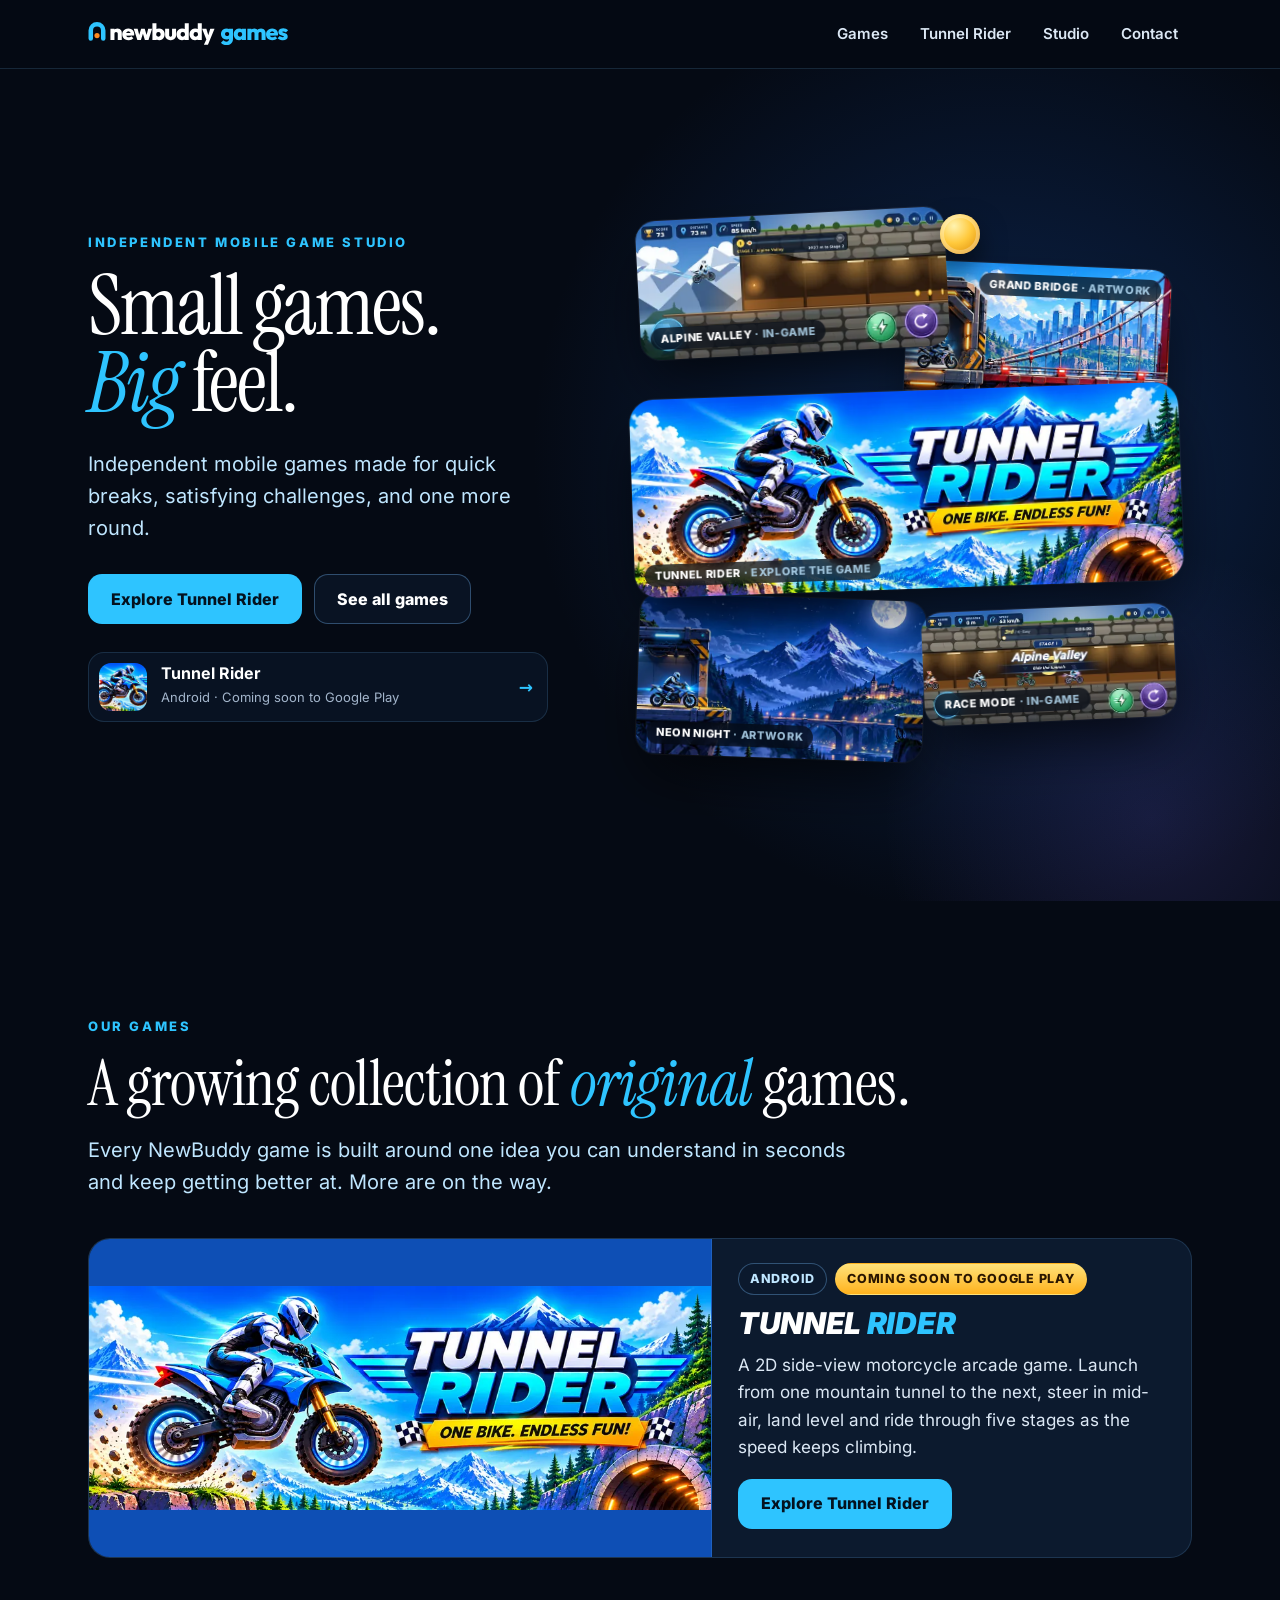
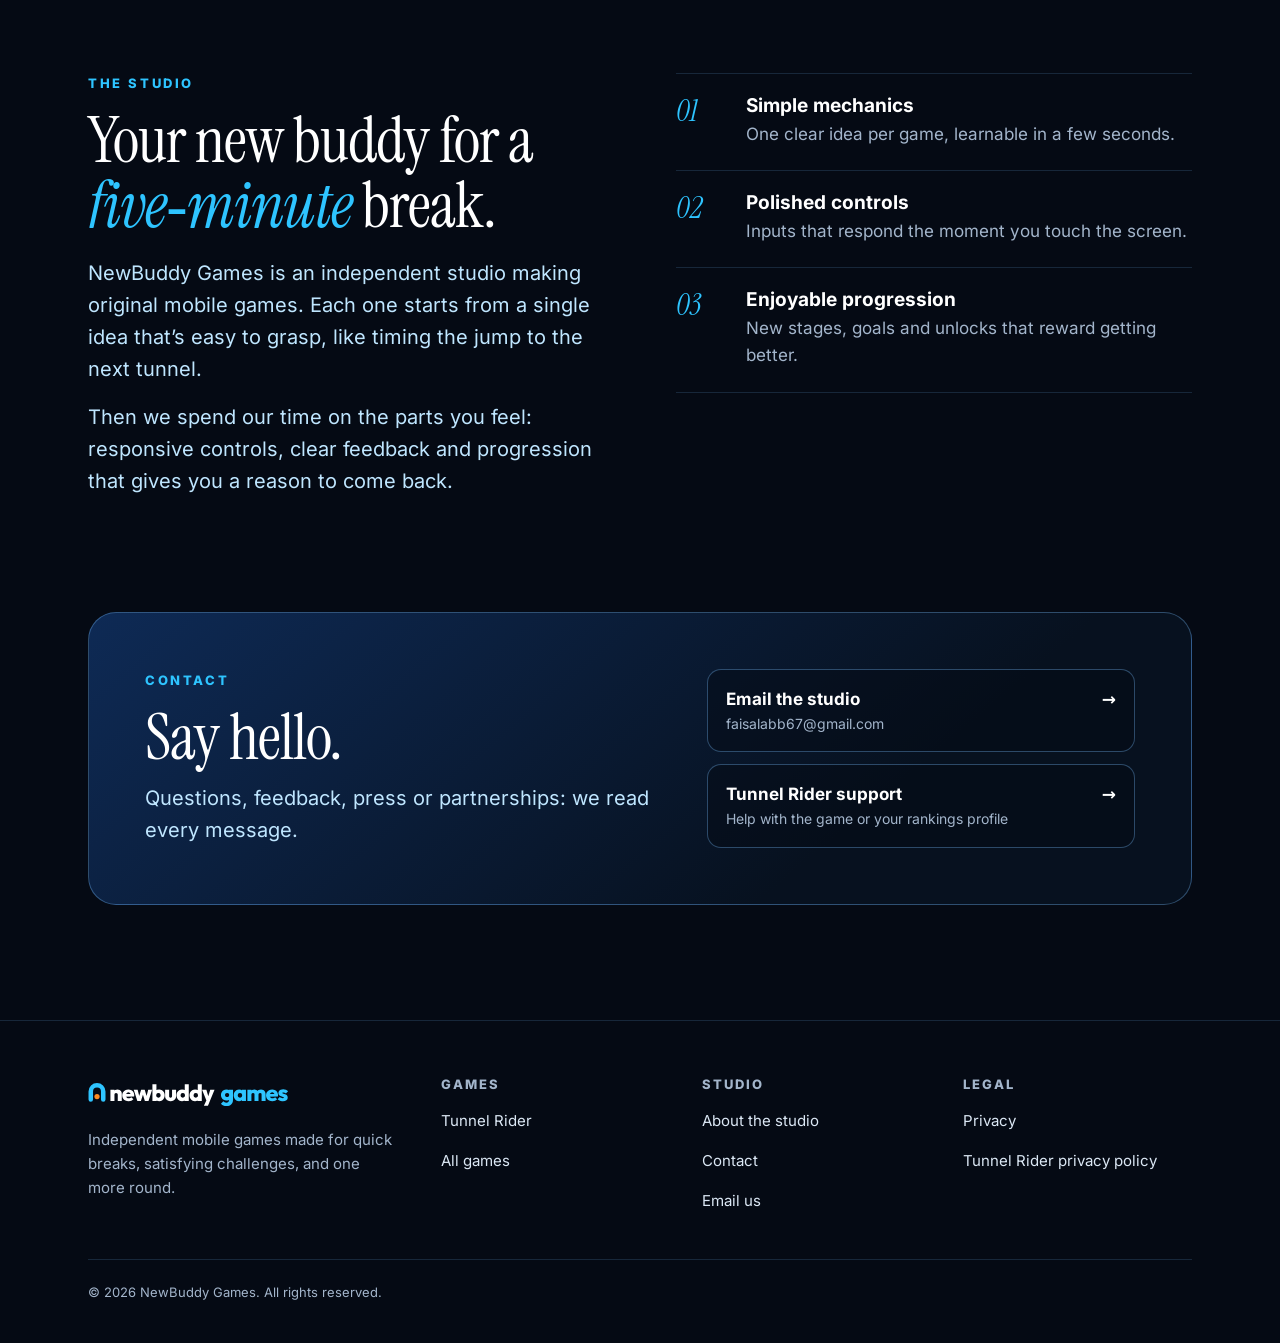
==== commit d71a3ca2: "Hide Focus Circles for now Remove Focus Circles from navigation, home page, games list, privacy page" ====
--- a/index.html
+++ b/index.html
@@ -23,12 +23,12 @@
 <meta property="og:image" content="https://newbuddygames.com/assets/img/og/newbuddy-games-og.jpg">
 <meta property="og:image:width" content="1200">
 <meta property="og:image:height" content="630">
-<meta property="og:image:alt" content="NewBuddy Games: Small games. Big feel. Featuring Tunnel Rider and Focus Circles.">
+<meta property="og:image:alt" content="NewBuddy Games: Small games. Big feel. Featuring Tunnel Rider.">
 <meta name="twitter:card" content="summary_large_image">
 <meta name="twitter:title" content="NewBuddy Games | Independent Mobile Game Studio">
 <meta name="twitter:description" content="Discover NewBuddy Games, an independent mobile game studio creating polished Android and mobile arcade experiences. Explore Tunnel Rider and upcoming games.">
 <meta name="twitter:image" content="https://newbuddygames.com/assets/img/og/newbuddy-games-og.jpg">
-<meta name="twitter:image:alt" content="NewBuddy Games: Small games. Big feel. Featuring Tunnel Rider and Focus Circles.">
+<meta name="twitter:image:alt" content="NewBuddy Games: Small games. Big feel. Featuring Tunnel Rider.">
 <script>document.documentElement.classList.add("js")</script>
 <script type="application/ld+json">
 {
@@ -117,8 +117,11 @@
   }
 
   /* games */
-  .games { display: grid; grid-template-columns: minmax(0, 7fr) minmax(0, 5fr); gap: 20px; margin-top: 40px; }
-  @media (max-width: 860px) { .games { grid-template-columns: 1fr; } }
+  .games { margin-top: 40px; }
+  .games .game { display: grid; grid-template-columns: minmax(0, 1.3fr) minmax(0, 1fr); align-items: stretch; }
+  .games .game .art { border-bottom: 0; border-right: 1px solid var(--line); display: flex; align-items: center; background: #0E4FB5; }
+  .games .game .body { align-content: center; }
+  @media (max-width: 860px) { .games .game { grid-template-columns: 1fr; } .games .game .art { border-right: 0; border-bottom: 1px solid var(--line); } }
   .game { display: flex; flex-direction: column; }
   .game .art { display: block; overflow: hidden; border-bottom: 1px solid var(--line); }
   .game .art img { width: 100%; transition: scale .6s; }
@@ -166,7 +169,6 @@
       <ul>
         <li><a href="/games/">Games</a></li>
         <li><a href="/games/tunnel-rider/">Tunnel Rider</a></li>
-        <li><a href="/games/focus-circles/">Focus Circles</a></li>
         <li><a href="/#studio">Studio</a></li>
         <li><a href="/#contact">Contact</a></li>
       </ul>
@@ -184,9 +186,8 @@
         <a class="btn btn-primary" href="/games/tunnel-rider/">Explore Tunnel Rider</a>
         <a class="btn btn-ghost" href="/games/">See all games</a>
       </div>
-      <ul class="featured" aria-label="Our games">
+      <ul class="featured" aria-label="Featured game">
         <li><a href="/games/tunnel-rider/"><img src="/assets/img/tunnel-rider/tunnel-rider-key-art-640.webp" srcset="/assets/img/tunnel-rider/tunnel-rider-key-art-640.webp 640w" sizes="48px" width="640" height="231" alt="" loading="eager" decoding="async"><span><b>Tunnel Rider</b><small>Android &middot; Coming soon to Google Play</small></span><span class="arrow" aria-hidden="true">&rarr;</span></a></li>
-        <li><a href="/games/focus-circles/"><img src="/assets/img/focus-circles/focus-circles-tracking-artwork.svg" alt="" width="48" height="48"><span><b>Focus Circles</b><small>In development</small></span><span class="arrow" aria-hidden="true">&rarr;</span></a></li>
       </ul>
     </div>
 
@@ -197,15 +198,15 @@
       <figure class="c" style="--x:3;--y:4;--w:54;--r:-3deg;--d:1;--t:7s">
         <span class="frame"><img src="/assets/img/tunnel-rider/tunnel-rider-alpine-valley-gameplay-800.webp" srcset="/assets/img/tunnel-rider/tunnel-rider-alpine-valley-gameplay-480.webp 480w, /assets/img/tunnel-rider/tunnel-rider-alpine-valley-gameplay-800.webp 800w" sizes="(max-width: 860px) 50vw, 370px" width="800" height="360" alt="Tunnel Rider in-game screenshot: the rider jumps from a mountain ledge toward a lit tunnel in Alpine Valley" loading="eager" decoding="async"><figcaption class="cap">Alpine Valley <i>&middot; In-game</i></figcaption></span>
       </figure>
-      <figure class="c" style="--x:6;--y:71;--w:50;--r:2deg;--d:3;--t:9s">
+      <figure class="c" style="--x:3;--y:71;--w:50;--r:2deg;--d:3;--t:9s">
         <span class="frame"><img src="/assets/img/tunnel-rider/tunnel-rider-neon-night-artwork-800.webp" srcset="/assets/img/tunnel-rider/tunnel-rider-neon-night-artwork-480.webp 480w, /assets/img/tunnel-rider/tunnel-rider-neon-night-artwork-800.webp 800w" sizes="(max-width: 860px) 46vw, 340px" width="800" height="450" alt="Tunnel Rider artwork of the Neon Night stage: a rider on a neon-lit tunnel platform under a full moon" loading="eager" decoding="async"><figcaption class="cap">Neon Night <i>&middot; Artwork</i></figcaption></span>
       </figure>
       <a class="c c-main" href="/games/tunnel-rider/" style="--x:2;--y:35;--w:96;--r:-2deg;--d:0;--t:10s">
         <span class="frame"><img src="/assets/img/tunnel-rider/tunnel-rider-key-art-960.webp" srcset="/assets/img/tunnel-rider/tunnel-rider-key-art-640.webp 640w, /assets/img/tunnel-rider/tunnel-rider-key-art-960.webp 960w, /assets/img/tunnel-rider/tunnel-rider-key-art-1280.webp 1280w" sizes="(max-width: 860px) 92vw, 640px" width="1280" height="462" alt="Tunnel Rider key art: a rider on a blue dirt bike leaps off a cliff beside the Tunnel Rider logo" loading="eager" decoding="async" fetchpriority="high"><span class="cap">Tunnel Rider <i>&middot; Explore the game</i></span></span>
       </a>
-      <a class="c c-fc" href="/games/focus-circles/" style="--x:62;--y:66;--w:32;--r:-3deg;--d:4;--t:8.5s">
-        <span class="frame"><img src="/assets/img/focus-circles/focus-circles-tracking-artwork.svg" alt="Focus Circles artwork: identical balls shuffle while one target ball is marked with a focus ring" width="400" height="400"><span class="cap"><span class="nm">Focus Circles<br></span><i>In development</i></span></span>
-      </a>
+      <figure class="c" style="--x:53;--y:73;--w:44;--r:-2.5deg;--d:4;--t:8.5s">
+        <span class="frame"><img src="/assets/img/tunnel-rider/tunnel-rider-race-mode-800.webp" srcset="/assets/img/tunnel-rider/tunnel-rider-race-mode-480.webp 480w, /assets/img/tunnel-rider/tunnel-rider-race-mode-800.webp 800w" sizes="(max-width: 860px) 40vw, 300px" width="800" height="360" alt="Tunnel Rider in-game screenshot: four riders on the start line in race mode" loading="eager" decoding="async"><figcaption class="cap">Race mode <i>&middot; In-game</i></figcaption></span>
+      </figure>
       <span class="coin" aria-hidden="true" style="--x:56;--y:4;--w:7;--d:5"></span>
     </div>
   </div>
@@ -215,7 +216,7 @@
   <div class="wrap">
     <span class="eyebrow reveal">Our games</span>
     <h2 class="h2 reveal" id="games-title">A growing collection of <em>original</em> games.</h2>
-    <p class="lede reveal">Every NewBuddy game is built around one idea you can understand in seconds and keep getting better at.</p>
+    <p class="lede reveal">Every NewBuddy game is built around one idea you can understand in seconds and keep getting better at. More are on the way.</p>
     <div class="games">
       <article class="card game reveal" aria-labelledby="g-tr">
         <a class="art" href="/games/tunnel-rider/" tabindex="-1" aria-hidden="true"><img src="/assets/img/tunnel-rider/tunnel-rider-key-art-960.webp" srcset="/assets/img/tunnel-rider/tunnel-rider-key-art-640.webp 640w, /assets/img/tunnel-rider/tunnel-rider-key-art-960.webp 960w, /assets/img/tunnel-rider/tunnel-rider-key-art-1280.webp 1280w" sizes="(max-width: 860px) 92vw, 680px" width="1280" height="462" alt="" loading="lazy" decoding="async"></a>
@@ -226,15 +227,6 @@
           <div class="btn-row"><a class="btn btn-primary" href="/games/tunnel-rider/">Explore Tunnel Rider</a></div>
         </div>
       </article>
-      <article class="card game fc reveal" aria-labelledby="g-fc">
-        <a class="art" href="/games/focus-circles/" tabindex="-1" aria-hidden="true"><img src="/assets/img/focus-circles/focus-circles-tracking-artwork.svg" alt="" width="400" height="400" loading="lazy"></a>
-        <div class="body">
-          <ul class="chips" aria-label="Status"><li class="chip mint">In development</li></ul>
-          <h3 id="g-fc">Focus Circles</h3>
-          <p>A casual tracking game we&rsquo;re working on now. Keep your eye on one ball while the circles shuffle and move, then pick out the one you started with.</p>
-          <div class="btn-row"><a class="btn btn-ghost" href="/games/focus-circles/">About Focus Circles</a></div>
-        </div>
-      </article>
     </div>
   </div>
 </section>
@@ -244,7 +236,7 @@
     <div class="reveal">
       <span class="eyebrow">The studio</span>
       <h2 class="h2" id="studio-title">Your new buddy for a <em>five&#8209;minute</em> break.</h2>
-      <p class="lede">NewBuddy Games is an independent studio making original mobile games. Each one starts from a single idea that&rsquo;s easy to grasp, like jumping the gap or following the ball.</p>
+      <p class="lede">NewBuddy Games is an independent studio making original mobile games. Each one starts from a single idea that&rsquo;s easy to grasp, like timing the jump to the next tunnel.</p>
       <p class="lede">Then we spend our time on the parts you feel: responsive controls, clear feedback and progression that gives you a reason to come back.</p>
     </div>
     <ul class="pillars reveal">
@@ -282,7 +274,6 @@
         <h2 id="f-games">Games</h2>
         <ul>
           <li><a href="/games/tunnel-rider/">Tunnel Rider</a></li>
-          <li><a href="/games/focus-circles/">Focus Circles</a></li>
           <li><a href="/games/">All games</a></li>
         </ul>
       </nav>
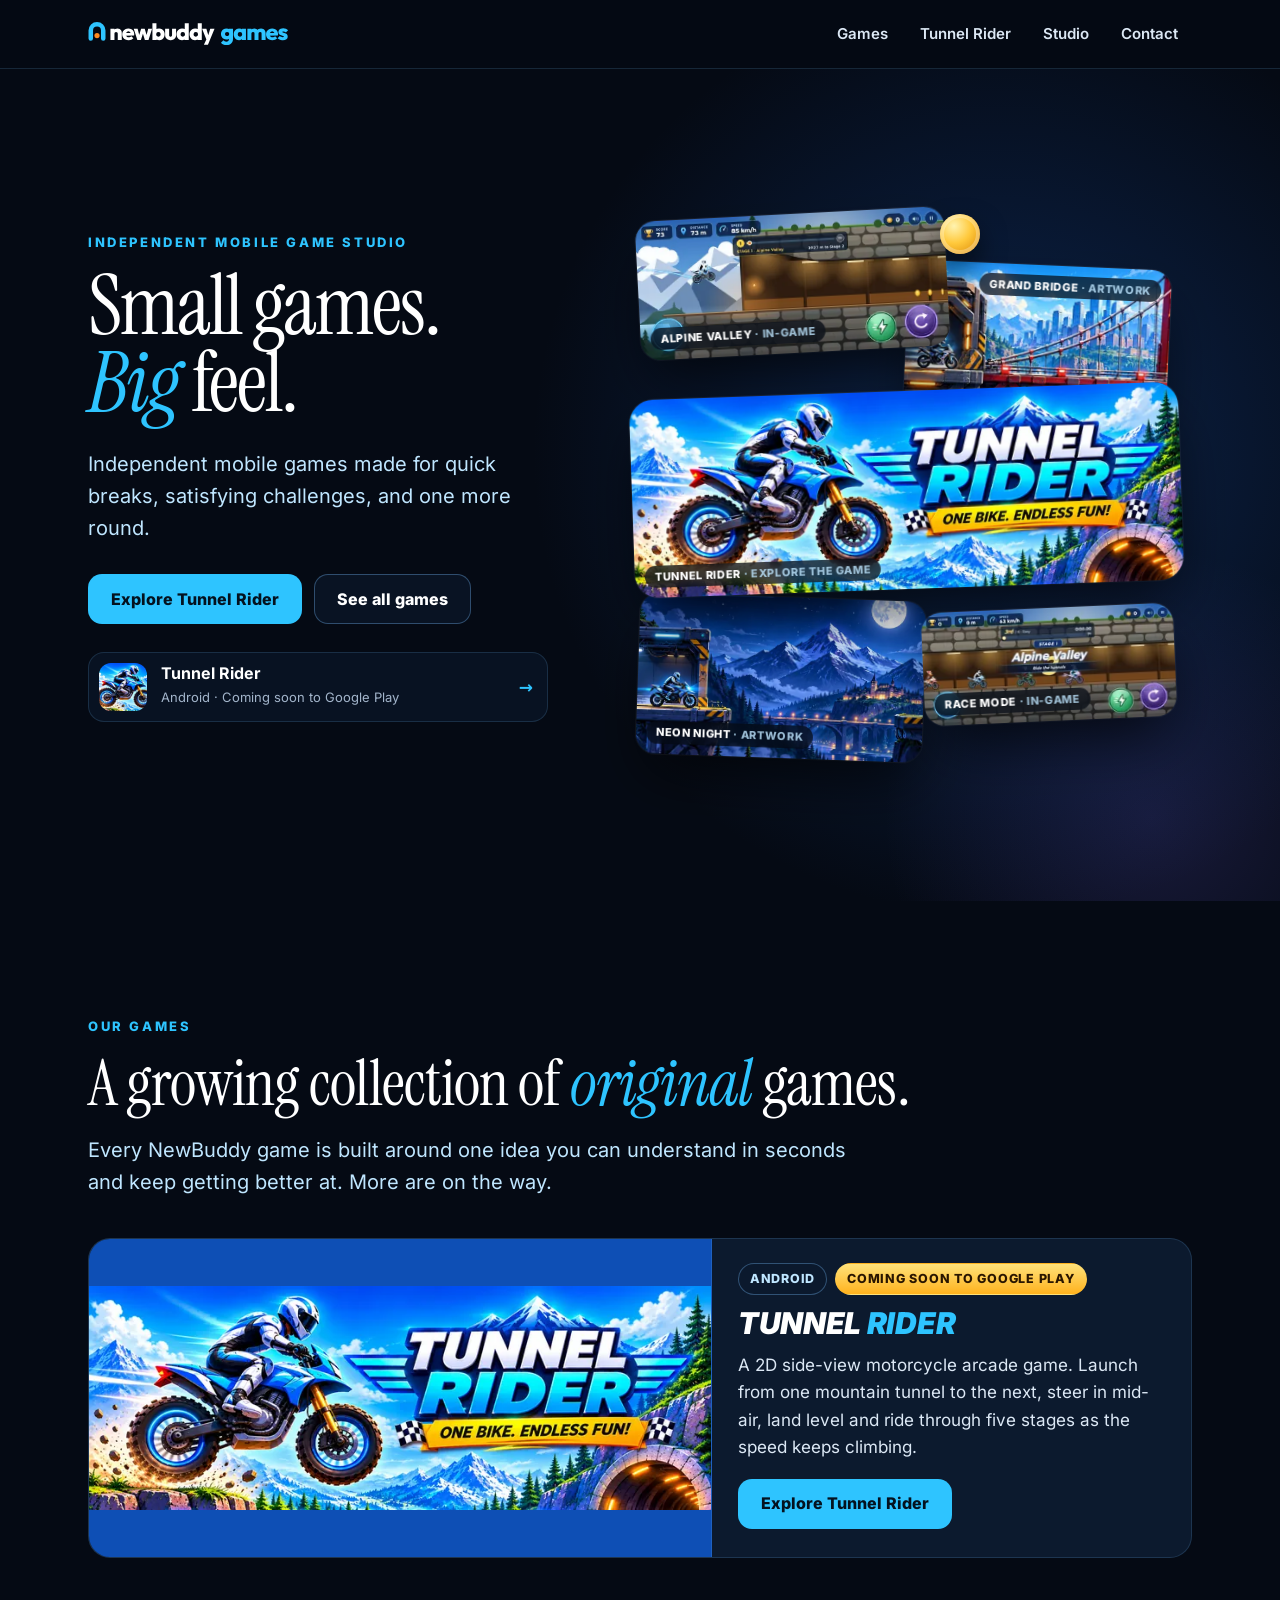
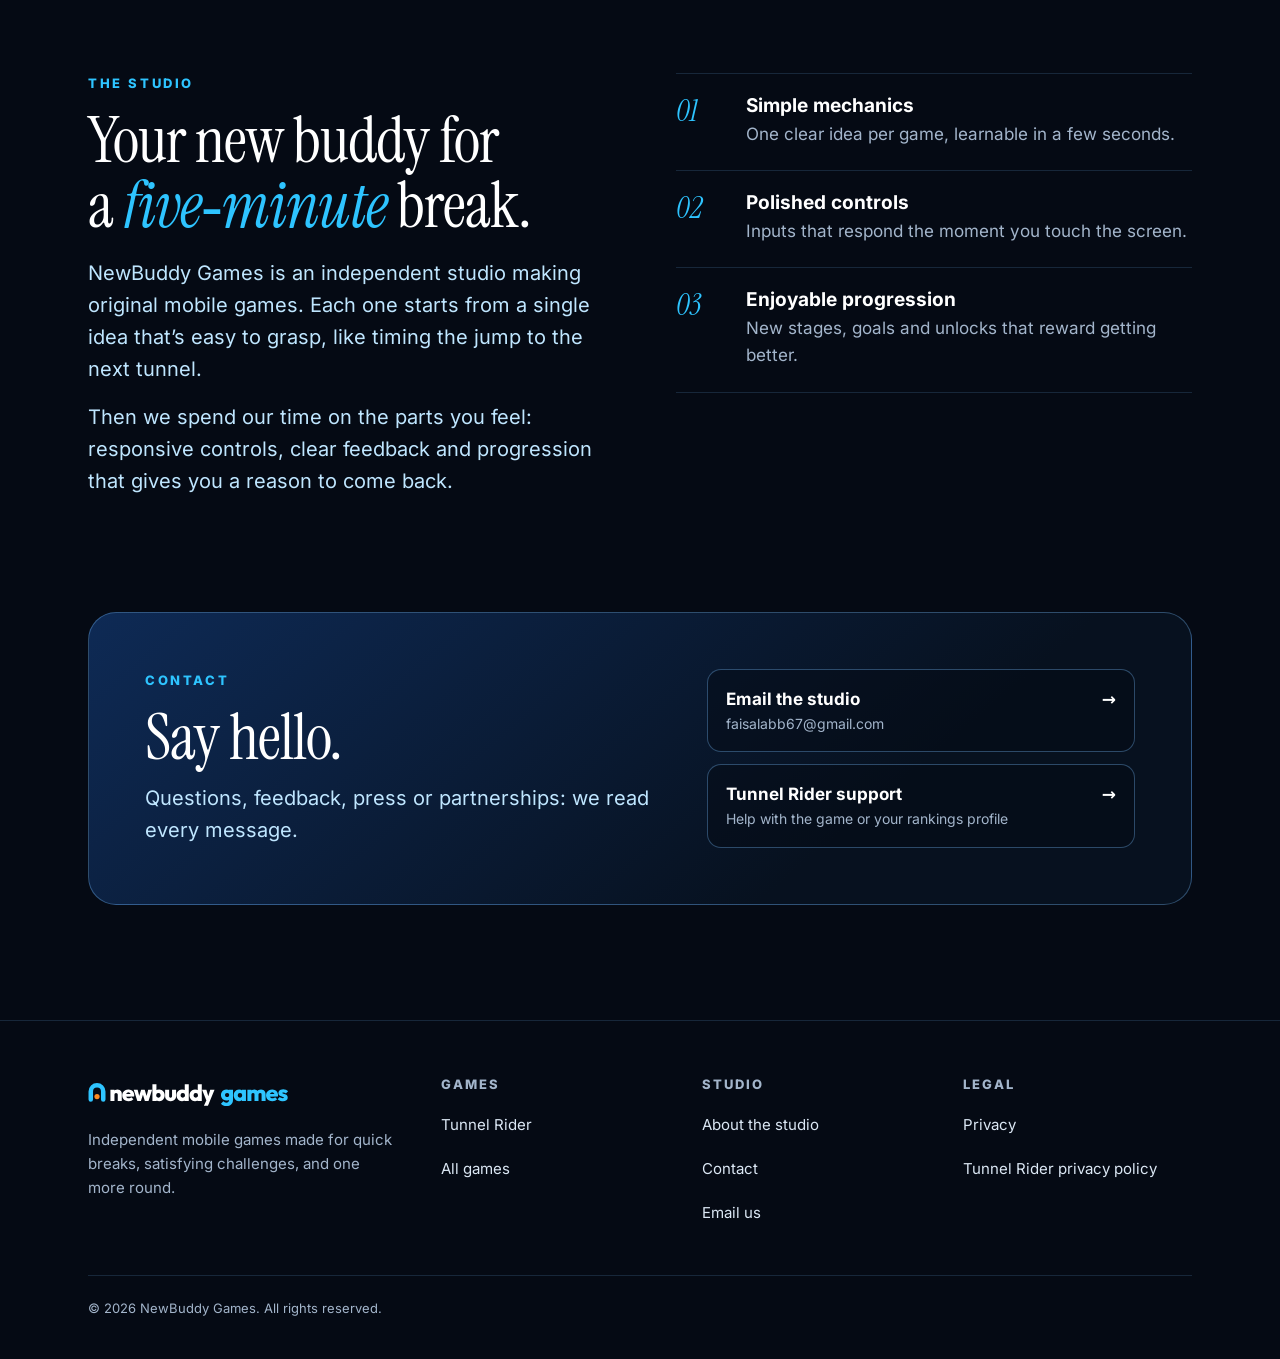
==== commit 28c0a779: "Improve mobile performance and tap targets; add image sitemap - Smaller responsive image sizes and a" ====
--- a/index.html
+++ b/index.html
@@ -74,7 +74,7 @@
   .featured a { display: grid; grid-template-columns: 48px 1fr auto; gap: 14px; align-items: center; padding: 10px 14px 10px 10px; border-radius: 16px;
                 border: 1px solid var(--line); background: rgba(12, 26, 46, 0.55); text-decoration: none; color: var(--text); transition: border-color .2s, background .2s; }
   .featured a:hover { border-color: var(--line-strong); background: rgba(16, 35, 61, 0.8); color: var(--text); }
-  .featured img { width: 48px; height: 48px; border-radius: 12px; object-fit: cover; object-position: 16% 50%; }
+  .featured img { width: 48px; height: 48px; border-radius: 12px; }
   .featured b { display: block; color: var(--ink); font-size: 16px; line-height: 1.2; }
   .featured small { font-size: 13px; color: var(--muted); }
   .featured .arrow { color: var(--cyan); font-weight: 800; }
@@ -187,25 +187,25 @@
         <a class="btn btn-ghost" href="/games/">See all games</a>
       </div>
       <ul class="featured" aria-label="Featured game">
-        <li><a href="/games/tunnel-rider/"><img src="/assets/img/tunnel-rider/tunnel-rider-key-art-640.webp" srcset="/assets/img/tunnel-rider/tunnel-rider-key-art-640.webp 640w" sizes="48px" width="640" height="231" alt="" loading="eager" decoding="async"><span><b>Tunnel Rider</b><small>Android &middot; Coming soon to Google Play</small></span><span class="arrow" aria-hidden="true">&rarr;</span></a></li>
+        <li><a href="/games/tunnel-rider/"><img src="/assets/img/tunnel-rider/tunnel-rider-thumb-144.webp" alt="" width="48" height="48"><span><b>Tunnel Rider</b><small>Android &middot; Coming soon to Google Play</small></span><span class="arrow" aria-hidden="true">&rarr;</span></a></li>
       </ul>
     </div>
 
     <div class="collage" role="group" aria-label="Artwork and screenshots from our games">
       <figure class="c" style="--x:50;--y:13;--w:46;--r:2.5deg;--d:2;--t:8s">
-        <span class="frame"><img src="/assets/img/tunnel-rider/tunnel-rider-grand-bridge-artwork-800.webp" srcset="/assets/img/tunnel-rider/tunnel-rider-grand-bridge-artwork-480.webp 480w, /assets/img/tunnel-rider/tunnel-rider-grand-bridge-artwork-800.webp 800w" sizes="(max-width: 860px) 44vw, 320px" width="800" height="450" alt="Tunnel Rider artwork of the Grand Bridge stage: a rider leaves a steel tunnel onto a red suspension bridge" loading="eager" decoding="async"><figcaption class="cap top">Grand Bridge <i>&middot; Artwork</i></figcaption></span>
+        <span class="frame"><img src="/assets/img/tunnel-rider/tunnel-rider-grand-bridge-artwork-480.webp" srcset="/assets/img/tunnel-rider/tunnel-rider-grand-bridge-artwork-320.webp 320w, /assets/img/tunnel-rider/tunnel-rider-grand-bridge-artwork-480.webp 480w, /assets/img/tunnel-rider/tunnel-rider-grand-bridge-artwork-800.webp 800w" sizes="(max-width: 860px) min(42vw, 240px), 320px" width="800" height="450" alt="Tunnel Rider artwork of the Grand Bridge stage: a rider leaves a steel tunnel onto a red suspension bridge" loading="lazy" decoding="async"><figcaption class="cap top">Grand Bridge <i>&middot; Artwork</i></figcaption></span>
       </figure>
       <figure class="c" style="--x:3;--y:4;--w:54;--r:-3deg;--d:1;--t:7s">
-        <span class="frame"><img src="/assets/img/tunnel-rider/tunnel-rider-alpine-valley-gameplay-800.webp" srcset="/assets/img/tunnel-rider/tunnel-rider-alpine-valley-gameplay-480.webp 480w, /assets/img/tunnel-rider/tunnel-rider-alpine-valley-gameplay-800.webp 800w" sizes="(max-width: 860px) 50vw, 370px" width="800" height="360" alt="Tunnel Rider in-game screenshot: the rider jumps from a mountain ledge toward a lit tunnel in Alpine Valley" loading="eager" decoding="async"><figcaption class="cap">Alpine Valley <i>&middot; In-game</i></figcaption></span>
+        <span class="frame"><img src="/assets/img/tunnel-rider/tunnel-rider-alpine-valley-gameplay-480.webp" srcset="/assets/img/tunnel-rider/tunnel-rider-alpine-valley-gameplay-320.webp 320w, /assets/img/tunnel-rider/tunnel-rider-alpine-valley-gameplay-480.webp 480w, /assets/img/tunnel-rider/tunnel-rider-alpine-valley-gameplay-800.webp 800w" sizes="(max-width: 860px) min(50vw, 280px), 370px" width="800" height="360" alt="Tunnel Rider in-game screenshot: the rider jumps from a mountain ledge toward a lit tunnel in Alpine Valley" loading="lazy" decoding="async"><figcaption class="cap">Alpine Valley <i>&middot; In-game</i></figcaption></span>
       </figure>
       <figure class="c" style="--x:3;--y:71;--w:50;--r:2deg;--d:3;--t:9s">
-        <span class="frame"><img src="/assets/img/tunnel-rider/tunnel-rider-neon-night-artwork-800.webp" srcset="/assets/img/tunnel-rider/tunnel-rider-neon-night-artwork-480.webp 480w, /assets/img/tunnel-rider/tunnel-rider-neon-night-artwork-800.webp 800w" sizes="(max-width: 860px) 46vw, 340px" width="800" height="450" alt="Tunnel Rider artwork of the Neon Night stage: a rider on a neon-lit tunnel platform under a full moon" loading="eager" decoding="async"><figcaption class="cap">Neon Night <i>&middot; Artwork</i></figcaption></span>
+        <span class="frame"><img src="/assets/img/tunnel-rider/tunnel-rider-neon-night-artwork-480.webp" srcset="/assets/img/tunnel-rider/tunnel-rider-neon-night-artwork-320.webp 320w, /assets/img/tunnel-rider/tunnel-rider-neon-night-artwork-480.webp 480w, /assets/img/tunnel-rider/tunnel-rider-neon-night-artwork-800.webp 800w" sizes="(max-width: 860px) min(44vw, 260px), 340px" width="800" height="450" alt="Tunnel Rider artwork of the Neon Night stage: a rider on a neon-lit tunnel platform under a full moon" loading="lazy" decoding="async"><figcaption class="cap">Neon Night <i>&middot; Artwork</i></figcaption></span>
       </figure>
       <a class="c c-main" href="/games/tunnel-rider/" style="--x:2;--y:35;--w:96;--r:-2deg;--d:0;--t:10s">
-        <span class="frame"><img src="/assets/img/tunnel-rider/tunnel-rider-key-art-960.webp" srcset="/assets/img/tunnel-rider/tunnel-rider-key-art-640.webp 640w, /assets/img/tunnel-rider/tunnel-rider-key-art-960.webp 960w, /assets/img/tunnel-rider/tunnel-rider-key-art-1280.webp 1280w" sizes="(max-width: 860px) 92vw, 640px" width="1280" height="462" alt="Tunnel Rider key art: a rider on a blue dirt bike leaps off a cliff beside the Tunnel Rider logo" loading="eager" decoding="async" fetchpriority="high"><span class="cap">Tunnel Rider <i>&middot; Explore the game</i></span></span>
+        <span class="frame"><img src="/assets/img/tunnel-rider/tunnel-rider-key-art-720.webp" srcset="/assets/img/tunnel-rider/tunnel-rider-key-art-480.webp 480w, /assets/img/tunnel-rider/tunnel-rider-key-art-720.webp 720w, /assets/img/tunnel-rider/tunnel-rider-key-art-960.webp 960w, /assets/img/tunnel-rider/tunnel-rider-key-art-1280.webp 1280w" sizes="(max-width: 860px) min(88vw, 500px), 640px" width="1280" height="462" alt="Tunnel Rider key art: a rider on a blue dirt bike leaps off a cliff beside the Tunnel Rider logo" loading="eager" decoding="async" fetchpriority="high"><span class="cap">Tunnel Rider <i>&middot; Explore the game</i></span></span>
       </a>
       <figure class="c" style="--x:53;--y:73;--w:44;--r:-2.5deg;--d:4;--t:8.5s">
-        <span class="frame"><img src="/assets/img/tunnel-rider/tunnel-rider-race-mode-800.webp" srcset="/assets/img/tunnel-rider/tunnel-rider-race-mode-480.webp 480w, /assets/img/tunnel-rider/tunnel-rider-race-mode-800.webp 800w" sizes="(max-width: 860px) 40vw, 300px" width="800" height="360" alt="Tunnel Rider in-game screenshot: four riders on the start line in race mode" loading="eager" decoding="async"><figcaption class="cap">Race mode <i>&middot; In-game</i></figcaption></span>
+        <span class="frame"><img src="/assets/img/tunnel-rider/tunnel-rider-race-mode-480.webp" srcset="/assets/img/tunnel-rider/tunnel-rider-race-mode-320.webp 320w, /assets/img/tunnel-rider/tunnel-rider-race-mode-480.webp 480w, /assets/img/tunnel-rider/tunnel-rider-race-mode-800.webp 800w" sizes="(max-width: 860px) min(40vw, 230px), 300px" width="800" height="360" alt="Tunnel Rider in-game screenshot: four riders on the start line in race mode" loading="lazy" decoding="async"><figcaption class="cap">Race mode <i>&middot; In-game</i></figcaption></span>
       </figure>
       <span class="coin" aria-hidden="true" style="--x:56;--y:4;--w:7;--d:5"></span>
     </div>
@@ -219,7 +219,7 @@
     <p class="lede reveal">Every NewBuddy game is built around one idea you can understand in seconds and keep getting better at. More are on the way.</p>
     <div class="games">
       <article class="card game reveal" aria-labelledby="g-tr">
-        <a class="art" href="/games/tunnel-rider/" tabindex="-1" aria-hidden="true"><img src="/assets/img/tunnel-rider/tunnel-rider-key-art-960.webp" srcset="/assets/img/tunnel-rider/tunnel-rider-key-art-640.webp 640w, /assets/img/tunnel-rider/tunnel-rider-key-art-960.webp 960w, /assets/img/tunnel-rider/tunnel-rider-key-art-1280.webp 1280w" sizes="(max-width: 860px) 92vw, 680px" width="1280" height="462" alt="" loading="lazy" decoding="async"></a>
+        <a class="art" href="/games/tunnel-rider/" tabindex="-1" aria-hidden="true"><img src="/assets/img/tunnel-rider/tunnel-rider-key-art-720.webp" srcset="/assets/img/tunnel-rider/tunnel-rider-key-art-480.webp 480w, /assets/img/tunnel-rider/tunnel-rider-key-art-720.webp 720w, /assets/img/tunnel-rider/tunnel-rider-key-art-960.webp 960w, /assets/img/tunnel-rider/tunnel-rider-key-art-1280.webp 1280w" sizes="(max-width: 860px) calc(100vw - 32px), 640px" width="1280" height="462" alt="" loading="lazy" decoding="async"></a>
         <div class="body">
           <ul class="chips" aria-label="Status"><li class="chip">Android</li><li class="chip gold">Coming soon to Google Play</li></ul>
           <h3 id="g-tr" class="tr-name">TUNNEL <span>RIDER</span></h3>
--- a/assets/css/site.css
+++ b/assets/css/site.css
@@ -32,11 +32,13 @@
 *, *::before, *::after { box-sizing: border-box; }
 html { -webkit-text-size-adjust: 100%; scroll-padding-top: calc(var(--header-h) + 12px); }
 @media (prefers-reduced-motion: no-preference) { html { scroll-behavior: smooth; } }
-body { margin: 0; background: var(--bg); color: var(--text); font-family: var(--sans); font-size: 17px; line-height: 1.6; -webkit-font-smoothing: antialiased; overflow-x: clip; }
+body { margin: 0; background: var(--bg); color: var(--text); font-family: var(--sans); font-size: 17px; line-height: 1.6; -webkit-font-smoothing: antialiased; -webkit-tap-highlight-color: rgba(46, 196, 255, 0.18); overflow-x: hidden; }
+@supports (overflow: clip) { body { overflow-x: clip; } }
 img, svg { display: block; max-width: 100%; height: auto; }
 a { color: var(--cyan-soft); text-underline-offset: 3px; }
 a:hover { color: var(--ink); }
-h1, h2, h3 { color: var(--ink); line-height: 1.1; margin: 0; }
+h1, h2, h3 { color: var(--ink); line-height: 1.1; margin: 0; text-wrap: balance; overflow-wrap: break-word; }
+p, li, dd { overflow-wrap: break-word; }
 p { margin: 0; }
 :focus-visible { outline: 3px solid var(--cyan); outline-offset: 3px; border-radius: 8px; }
 .visually-hidden { position: absolute !important; width: 1px; height: 1px; overflow: hidden; clip: rect(0 0 0 0); white-space: nowrap; }
@@ -83,6 +85,11 @@
   .js .site-nav a { padding: 14px 12px; font-size: 17px; border-bottom: 1px solid var(--line); border-radius: 0; }
   .js .site-nav a[aria-current="page"] { box-shadow: inset 3px 0 0 var(--cyan); }
 }
+@media (max-width: 380px) {
+  .logo img { height: 20px; }
+  .menu-btn { padding: 0 12px; gap: 8px; }
+  .site-header .bar { gap: 10px; }
+}
 
 /* ---------- buttons & chips ---------- */
 .btn { display: inline-flex; align-items: center; justify-content: center; gap: 10px; min-height: 50px; padding: 12px 22px; border-radius: 14px; font: 800 16px/1.2 var(--sans); text-decoration: none; border: 1.5px solid transparent; transition: transform 0.15s, background 0.2s, border-color 0.2s; }
@@ -101,9 +108,9 @@
 .chip svg { width: 14px; height: 14px; }
 
 /* ---------- breadcrumb ---------- */
-.breadcrumb ol { list-style: none; display: flex; flex-wrap: wrap; gap: 6px; margin: 0; padding: 18px 0 0; font-size: 14px; color: var(--muted); }
+.breadcrumb ol { list-style: none; display: flex; flex-wrap: wrap; gap: 6px 8px; margin: 0; padding: 18px 0 0; font-size: 14px; color: var(--muted); }
 .breadcrumb li + li::before { content: "/"; margin-right: 6px; opacity: 0.5; }
-.breadcrumb a { color: var(--muted); }
+.breadcrumb a { color: var(--muted); display: inline-block; padding: 10px 2px; margin: -10px -2px; }
 .breadcrumb a:hover { color: var(--ink); }
 
 /* ---------- cards ---------- */
@@ -117,8 +124,8 @@
 @media (max-width: 760px) { .site-footer .grid { grid-template-columns: 1fr 1fr; } .site-footer .about { grid-column: 1 / -1; } }
 .site-footer .about p { color: var(--muted); margin-top: 14px; max-width: 34ch; }
 .site-footer h2 { font-size: 13px; letter-spacing: 0.16em; text-transform: uppercase; color: var(--muted); margin-bottom: 12px; font-weight: 800; }
-.site-footer ul { list-style: none; margin: 0; padding: 0; display: grid; gap: 4px; }
-.site-footer ul a { display: inline-block; padding: 6px 0; color: var(--text); text-decoration: none; }
+.site-footer ul { list-style: none; margin: 0; padding: 0; display: grid; gap: 0; }
+.site-footer ul a { display: inline-flex; align-items: center; min-height: 44px; color: var(--text); text-decoration: none; }
 .site-footer ul a:hover { color: var(--ink); text-decoration: underline; }
 .site-footer .legal { margin-top: 40px; padding-top: 22px; border-top: 1px solid var(--line); color: var(--muted); font-size: 13px; }
 
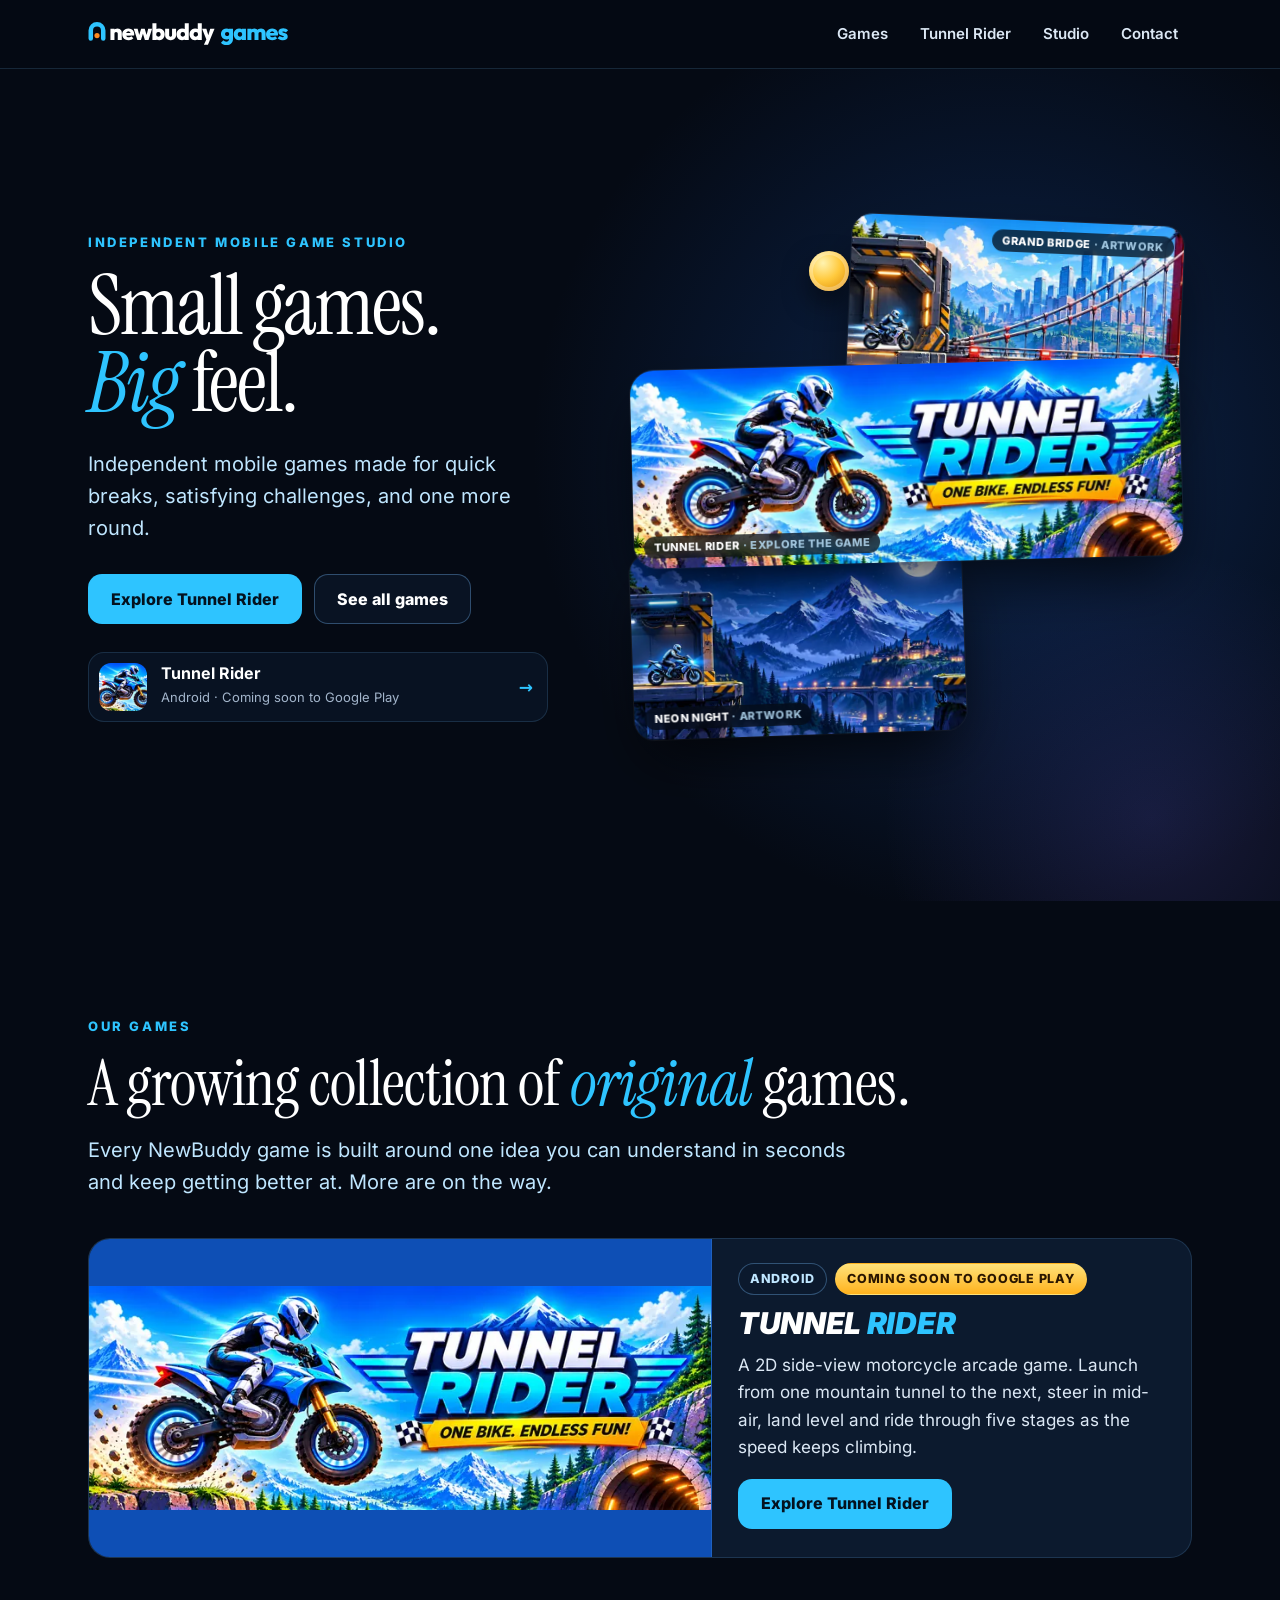
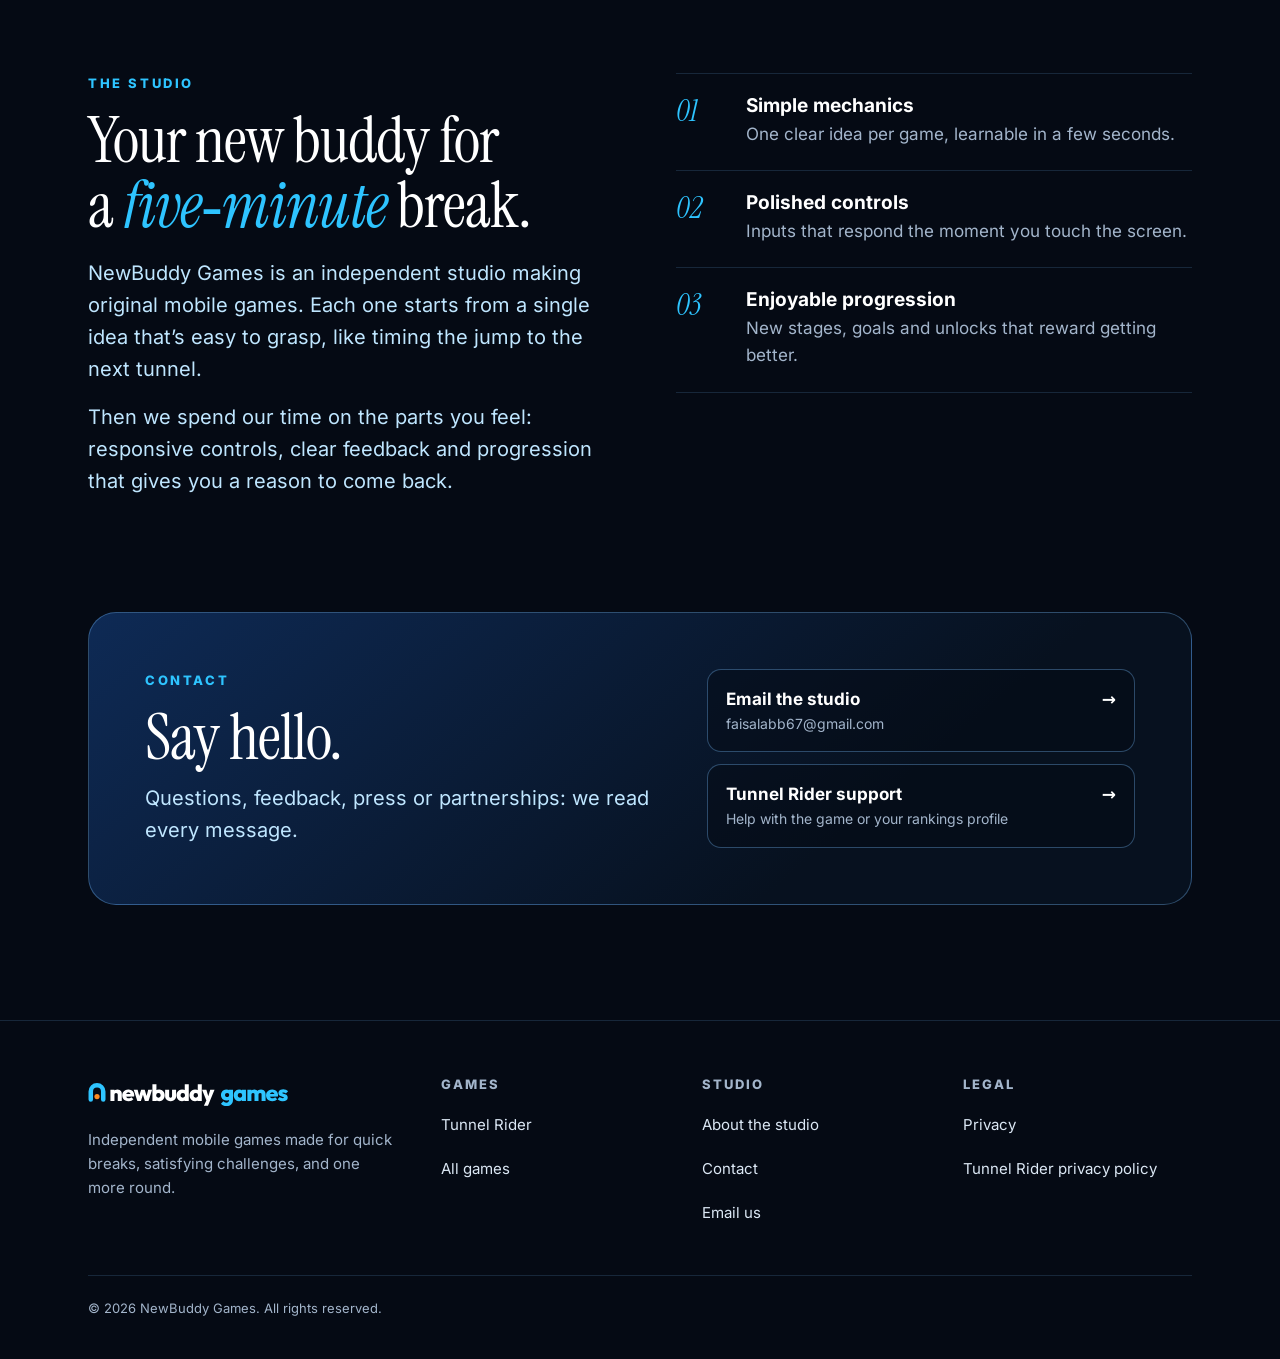
==== commit de510a28: "Hero: keep only high-quality artwork Remove the low-resolution Alpine Valley and race-mode screensho" ====
--- a/index.html
+++ b/index.html
@@ -80,7 +80,7 @@
   .featured .arrow { color: var(--cyan); font-weight: 800; }
 
   /* collage: art-directed, every card has a fixed slot */
-  .collage { position: relative; aspect-ratio: 1; width: 100%; max-width: 680px; justify-self: end; }
+  .collage { position: relative; aspect-ratio: 1 / 0.9; width: 100%; max-width: 680px; justify-self: end; }
   .c { position: absolute; left: calc(var(--x) * 1%); top: calc(var(--y) * 1%); width: calc(var(--w) * 1%); margin: 0; rotate: var(--r, 0deg); display: block; color: inherit; text-decoration: none; }
   .c .frame { display: block; position: relative; border-radius: 20px; overflow: hidden; background: var(--panel);
               box-shadow: 0 28px 60px -12px rgba(0, 0, 0, 0.75), 0 0 0 1px rgba(255, 255, 255, 0.07); transition: box-shadow .3s, scale .3s; }
@@ -112,7 +112,6 @@
     .c .frame { animation: none; }
   }
   @media (max-width: 560px) {
-    figure.c .cap { display: none; }
     .c-fc .cap .nm { display: none; }
   }
 
@@ -192,22 +191,16 @@
     </div>
 
     <div class="collage" role="group" aria-label="Artwork and screenshots from our games">
-      <figure class="c" style="--x:50;--y:13;--w:46;--r:2.5deg;--d:2;--t:8s">
-        <span class="frame"><img src="/assets/img/tunnel-rider/tunnel-rider-grand-bridge-artwork-480.webp" srcset="/assets/img/tunnel-rider/tunnel-rider-grand-bridge-artwork-320.webp 320w, /assets/img/tunnel-rider/tunnel-rider-grand-bridge-artwork-480.webp 480w, /assets/img/tunnel-rider/tunnel-rider-grand-bridge-artwork-800.webp 800w" sizes="(max-width: 860px) min(42vw, 240px), 320px" width="800" height="450" alt="Tunnel Rider artwork of the Grand Bridge stage: a rider leaves a steel tunnel onto a red suspension bridge" loading="lazy" decoding="async"><figcaption class="cap top">Grand Bridge <i>&middot; Artwork</i></figcaption></span>
+      <figure class="c" style="--x:40;--y:0;--w:58;--r:2.5deg;--d:1;--t:8s">
+        <span class="frame"><img src="/assets/img/tunnel-rider/tunnel-rider-grand-bridge-artwork-480.webp" srcset="/assets/img/tunnel-rider/tunnel-rider-grand-bridge-artwork-320.webp 320w, /assets/img/tunnel-rider/tunnel-rider-grand-bridge-artwork-480.webp 480w, /assets/img/tunnel-rider/tunnel-rider-grand-bridge-artwork-800.webp 800w" sizes="(max-width: 860px) min(54vw, 300px), 400px" width="800" height="450" alt="Tunnel Rider artwork of the Grand Bridge stage: a rider leaves a steel tunnel onto a red suspension bridge" loading="lazy" decoding="async"><figcaption class="cap top">Grand Bridge <i>&middot; Artwork</i></figcaption></span>
       </figure>
-      <figure class="c" style="--x:3;--y:4;--w:54;--r:-3deg;--d:1;--t:7s">
-        <span class="frame"><img src="/assets/img/tunnel-rider/tunnel-rider-alpine-valley-gameplay-480.webp" srcset="/assets/img/tunnel-rider/tunnel-rider-alpine-valley-gameplay-320.webp 320w, /assets/img/tunnel-rider/tunnel-rider-alpine-valley-gameplay-480.webp 480w, /assets/img/tunnel-rider/tunnel-rider-alpine-valley-gameplay-800.webp 800w" sizes="(max-width: 860px) min(50vw, 280px), 370px" width="800" height="360" alt="Tunnel Rider in-game screenshot: the rider jumps from a mountain ledge toward a lit tunnel in Alpine Valley" loading="lazy" decoding="async"><figcaption class="cap">Alpine Valley <i>&middot; In-game</i></figcaption></span>
+      <figure class="c" style="--x:2;--y:64;--w:58;--r:-2deg;--d:2;--t:9s">
+        <span class="frame"><img src="/assets/img/tunnel-rider/tunnel-rider-neon-night-artwork-480.webp" srcset="/assets/img/tunnel-rider/tunnel-rider-neon-night-artwork-320.webp 320w, /assets/img/tunnel-rider/tunnel-rider-neon-night-artwork-480.webp 480w, /assets/img/tunnel-rider/tunnel-rider-neon-night-artwork-800.webp 800w" sizes="(max-width: 860px) min(54vw, 300px), 400px" width="800" height="450" alt="Tunnel Rider artwork of the Neon Night stage: a rider on a neon-lit tunnel platform under a full moon" loading="lazy" decoding="async"><figcaption class="cap">Neon Night <i>&middot; Artwork</i></figcaption></span>
       </figure>
-      <figure class="c" style="--x:3;--y:71;--w:50;--r:2deg;--d:3;--t:9s">
-        <span class="frame"><img src="/assets/img/tunnel-rider/tunnel-rider-neon-night-artwork-480.webp" srcset="/assets/img/tunnel-rider/tunnel-rider-neon-night-artwork-320.webp 320w, /assets/img/tunnel-rider/tunnel-rider-neon-night-artwork-480.webp 480w, /assets/img/tunnel-rider/tunnel-rider-neon-night-artwork-800.webp 800w" sizes="(max-width: 860px) min(44vw, 260px), 340px" width="800" height="450" alt="Tunnel Rider artwork of the Neon Night stage: a rider on a neon-lit tunnel platform under a full moon" loading="lazy" decoding="async"><figcaption class="cap">Neon Night <i>&middot; Artwork</i></figcaption></span>
-      </figure>
-      <a class="c c-main" href="/games/tunnel-rider/" style="--x:2;--y:35;--w:96;--r:-2deg;--d:0;--t:10s">
+      <a class="c c-main" href="/games/tunnel-rider/" style="--x:2;--y:28;--w:96;--r:-1.5deg;--d:0;--t:10s">
         <span class="frame"><img src="/assets/img/tunnel-rider/tunnel-rider-key-art-720.webp" srcset="/assets/img/tunnel-rider/tunnel-rider-key-art-480.webp 480w, /assets/img/tunnel-rider/tunnel-rider-key-art-720.webp 720w, /assets/img/tunnel-rider/tunnel-rider-key-art-960.webp 960w, /assets/img/tunnel-rider/tunnel-rider-key-art-1280.webp 1280w" sizes="(max-width: 860px) min(88vw, 500px), 640px" width="1280" height="462" alt="Tunnel Rider key art: a rider on a blue dirt bike leaps off a cliff beside the Tunnel Rider logo" loading="eager" decoding="async" fetchpriority="high"><span class="cap">Tunnel Rider <i>&middot; Explore the game</i></span></span>
       </a>
-      <figure class="c" style="--x:53;--y:73;--w:44;--r:-2.5deg;--d:4;--t:8.5s">
-        <span class="frame"><img src="/assets/img/tunnel-rider/tunnel-rider-race-mode-480.webp" srcset="/assets/img/tunnel-rider/tunnel-rider-race-mode-320.webp 320w, /assets/img/tunnel-rider/tunnel-rider-race-mode-480.webp 480w, /assets/img/tunnel-rider/tunnel-rider-race-mode-800.webp 800w" sizes="(max-width: 860px) min(40vw, 230px), 300px" width="800" height="360" alt="Tunnel Rider in-game screenshot: four riders on the start line in race mode" loading="lazy" decoding="async"><figcaption class="cap">Race mode <i>&middot; In-game</i></figcaption></span>
-      </figure>
-      <span class="coin" aria-hidden="true" style="--x:56;--y:4;--w:7;--d:5"></span>
+      <span class="coin" aria-hidden="true" style="--x:33;--y:6;--w:7;--d:3"></span>
     </div>
   </div>
 </section>
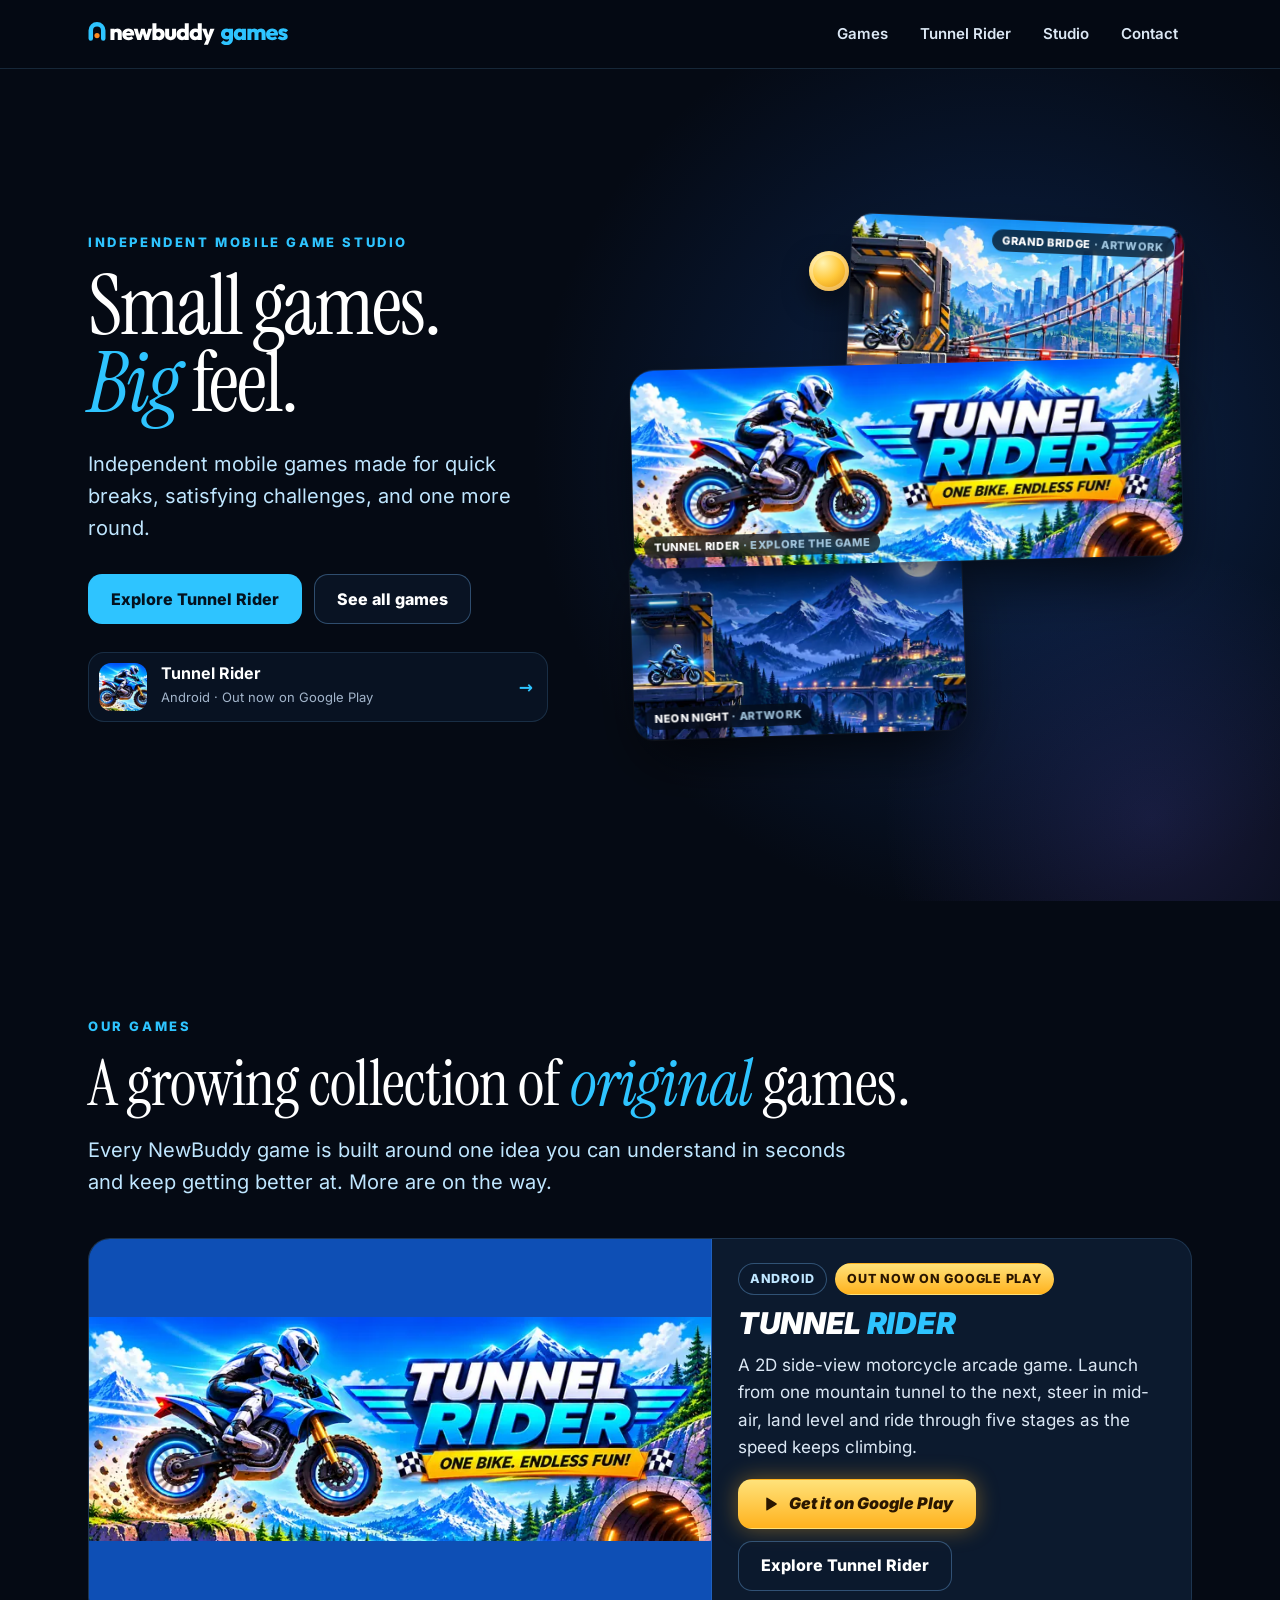
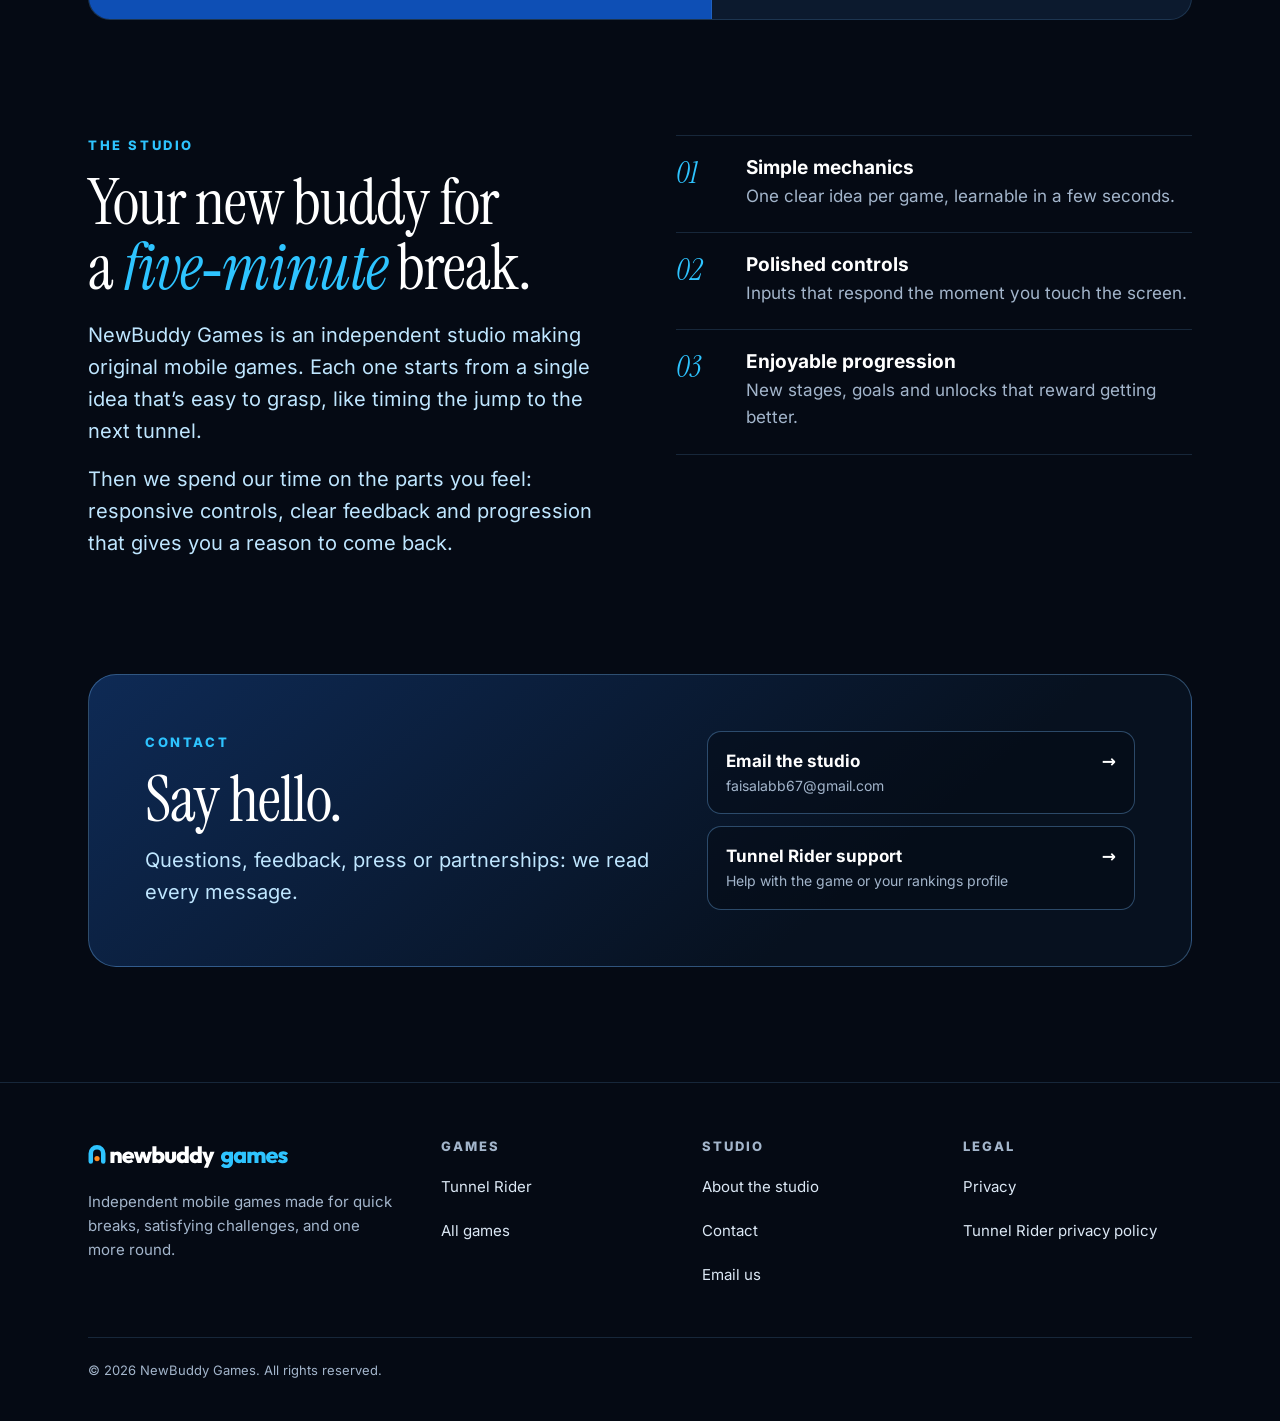
==== commit f7c9446f: "Tunnel Rider is live: link Google Play store listing Co-Authored-By: Claude Opus 5.5 <noreply@anthro" ====
--- a/index.html
+++ b/index.html
@@ -186,7 +186,7 @@
         <a class="btn btn-ghost" href="/games/">See all games</a>
       </div>
       <ul class="featured" aria-label="Featured game">
-        <li><a href="/games/tunnel-rider/"><img src="/assets/img/tunnel-rider/tunnel-rider-thumb-144.webp" alt="" width="48" height="48"><span><b>Tunnel Rider</b><small>Android &middot; Coming soon to Google Play</small></span><span class="arrow" aria-hidden="true">&rarr;</span></a></li>
+        <li><a href="/games/tunnel-rider/"><img src="/assets/img/tunnel-rider/tunnel-rider-thumb-144.webp" alt="" width="48" height="48"><span><b>Tunnel Rider</b><small>Android &middot; Out now on Google Play</small></span><span class="arrow" aria-hidden="true">&rarr;</span></a></li>
       </ul>
     </div>
 
@@ -214,10 +214,10 @@
       <article class="card game reveal" aria-labelledby="g-tr">
         <a class="art" href="/games/tunnel-rider/" tabindex="-1" aria-hidden="true"><img src="/assets/img/tunnel-rider/tunnel-rider-key-art-720.webp" srcset="/assets/img/tunnel-rider/tunnel-rider-key-art-480.webp 480w, /assets/img/tunnel-rider/tunnel-rider-key-art-720.webp 720w, /assets/img/tunnel-rider/tunnel-rider-key-art-960.webp 960w, /assets/img/tunnel-rider/tunnel-rider-key-art-1280.webp 1280w" sizes="(max-width: 860px) calc(100vw - 32px), 640px" width="1280" height="462" alt="" loading="lazy" decoding="async"></a>
         <div class="body">
-          <ul class="chips" aria-label="Status"><li class="chip">Android</li><li class="chip gold">Coming soon to Google Play</li></ul>
+          <ul class="chips" aria-label="Status"><li class="chip">Android</li><li class="chip gold">Out now on Google Play</li></ul>
           <h3 id="g-tr" class="tr-name">TUNNEL <span>RIDER</span></h3>
           <p>A 2D side-view motorcycle arcade game. Launch from one mountain tunnel to the next, steer in mid-air, land level and ride through five stages as the speed keeps climbing.</p>
-          <div class="btn-row"><a class="btn btn-primary" href="/games/tunnel-rider/">Explore Tunnel Rider</a></div>
+          <div class="btn-row"><a class="btn btn-gold" href="https://play.google.com/store/apps/details?id=com.newbuddy.tunnelrider"><svg aria-hidden="true" width="18" height="18" viewBox="0 0 24 24" fill="currentColor"><path d="M7 4.5v15a1 1 0 0 0 1.5.86l12-7.5a1 1 0 0 0 0-1.72l-12-7.5A1 1 0 0 0 7 4.5z"/></svg>Get it on Google Play</a><a class="btn btn-ghost" href="/games/tunnel-rider/">Explore Tunnel Rider</a></div>
         </div>
       </article>
     </div>
